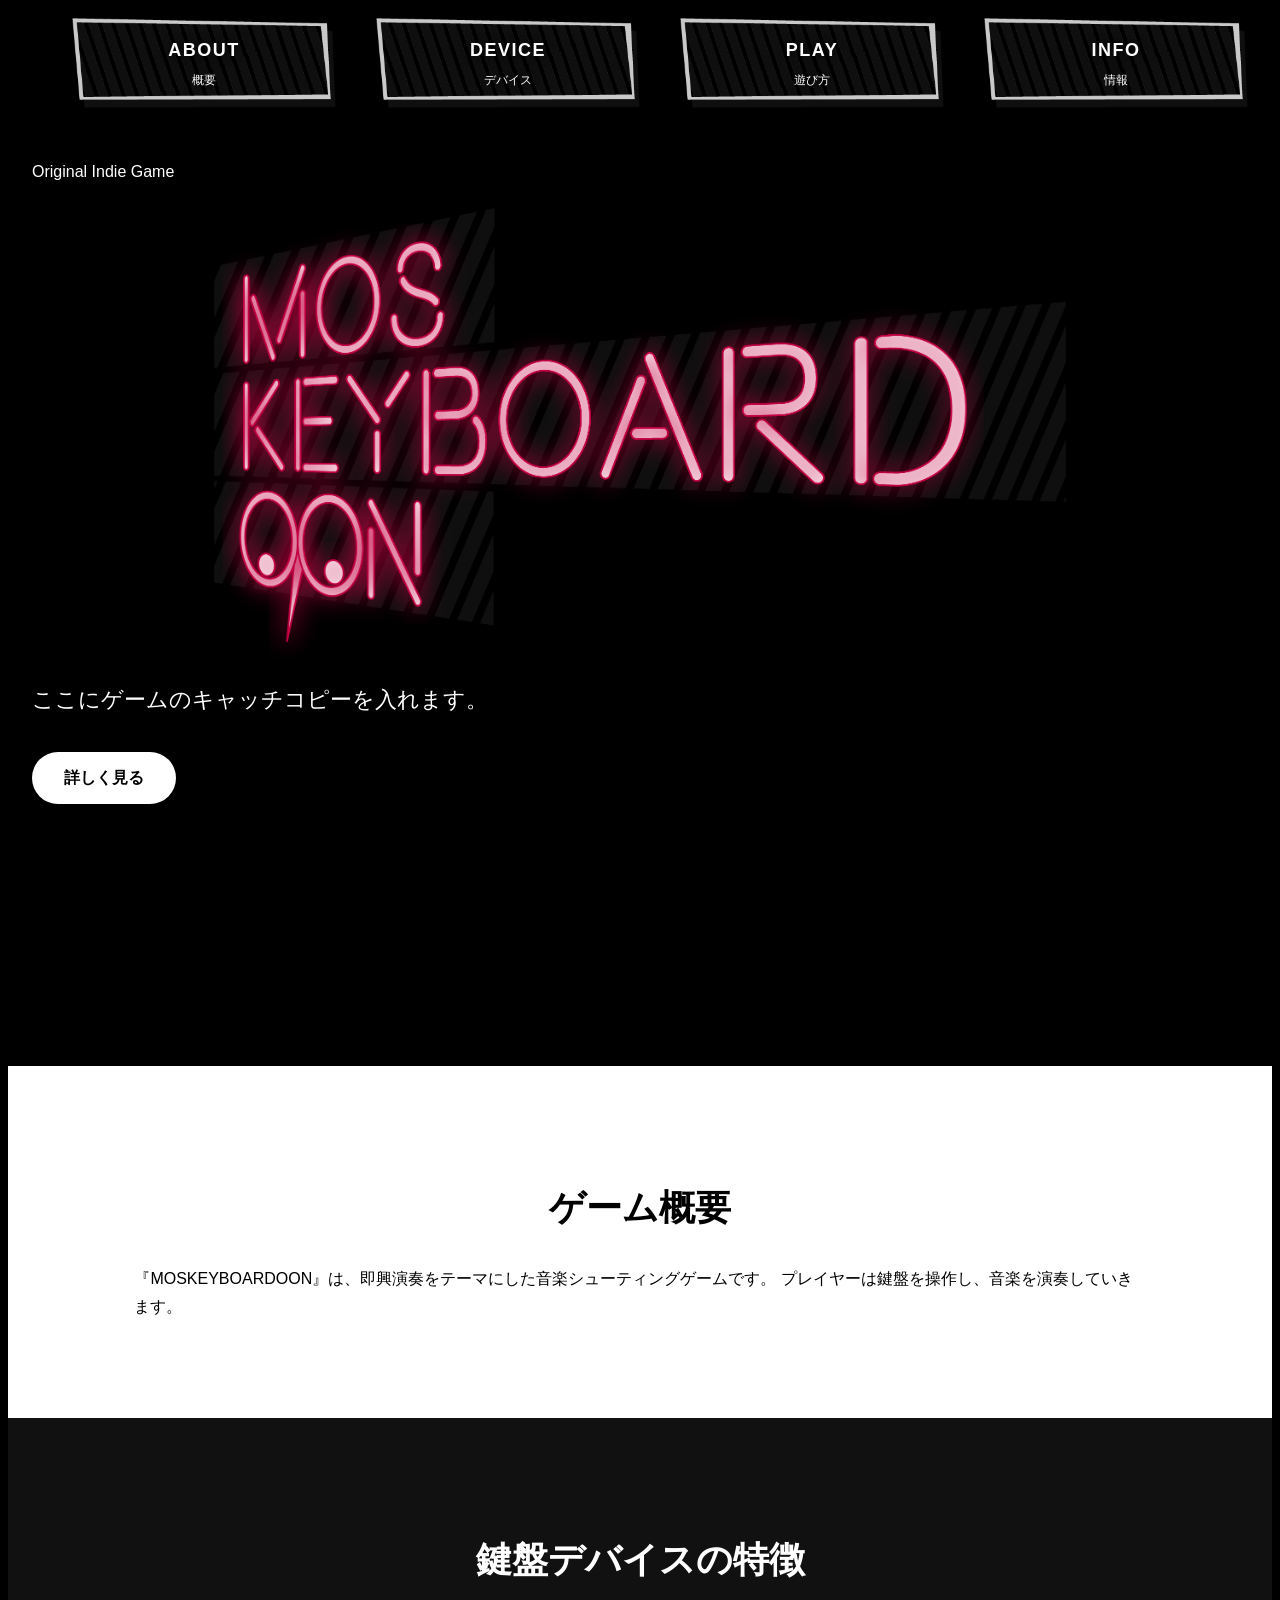
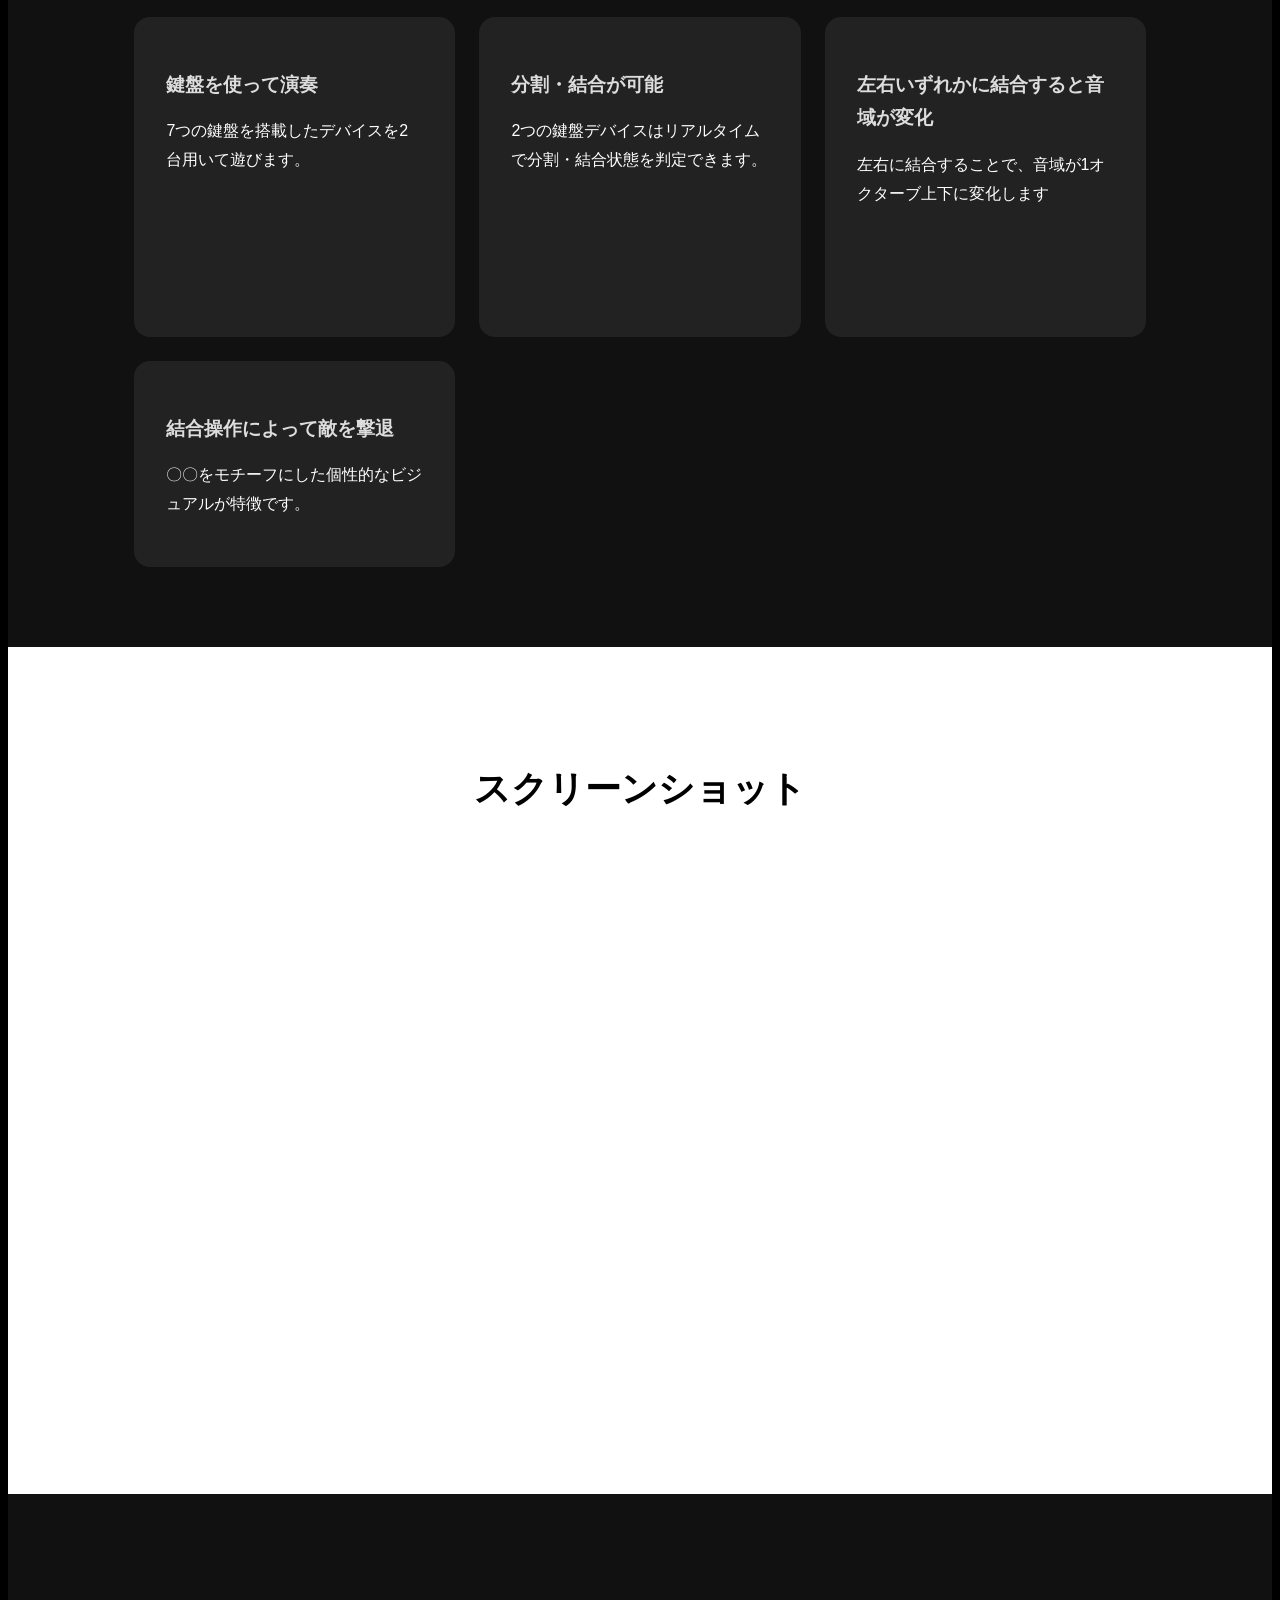
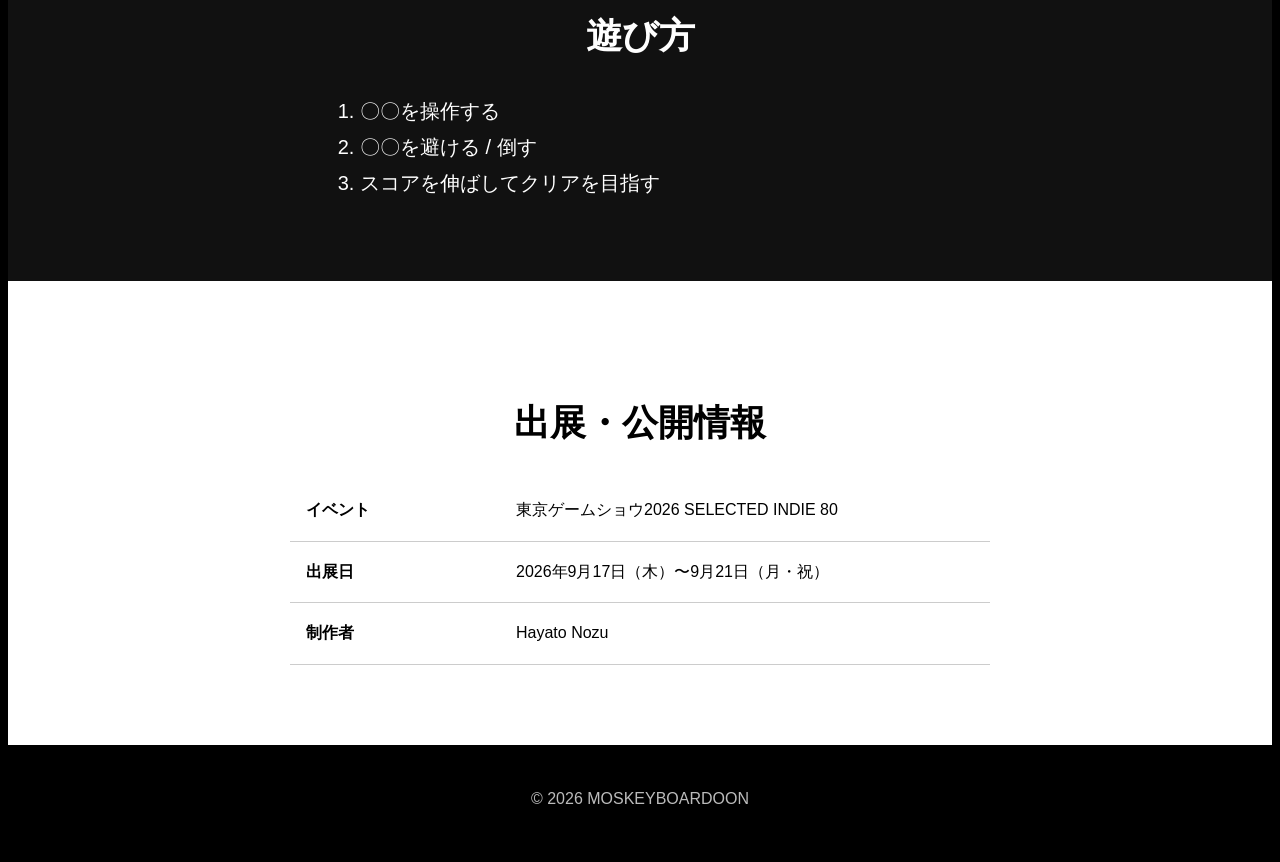
==== index.html @ 3f876a98 "renameHP" ====
<!DOCTYPE html>
<html lang="ja">
<head>
  <meta charset="UTF-8" />
  <meta name="viewport" content="width=device-width, initial-scale=1.0" />
  <title>MOSKEYBOARDOON</title>
  <link rel="stylesheet" href="style.css" />
</head>
<body>

  <nav class="nav">
    <ul>
      <li class="nav-item">
        <a href="#about">
          <img src="images/moskeyboardoon-button.png" alt="ABOUT" />
          <div class="nav-label">
            <span class="nav-label-en">ABOUT</span>
            <span class="nav-label-ja">概要</span>
          </div>
        </a>
      </li>
      <li class="nav-item">
        <a href="#features">
          <img src="images/moskeyboardoon-button.png" alt="DEVICE" />
          <div class="nav-label">
            <span class="nav-label-en">DEVICE</span>
            <span class="nav-label-ja">デバイス</span>
          </div>
        </a>
      </li>
      <li class="nav-item">
        <a href="#play">
          <img src="images/moskeyboardoon-button.png" alt="PLAY" />
          <div class="nav-label">
            <span class="nav-label-en">PLAY</span>
            <span class="nav-label-ja">遊び方</span>
          </div>
        </a>
      </li>
      <li class="nav-item">
        <a href="#info">
          <img src="images/moskeyboardoon-button.png" alt="INFO" />
          <div class="nav-label">
            <span class="nav-label-en">INFO</span>
            <span class="nav-label-ja">情報</span>
          </div>
        </a>
      </li>
    </ul>
  </nav>

  <header class="hero">
    <video class="hero-video" autoplay muted loop playsinline>
      <source src="videos/game-video.mp4" type="video/mp4">
    </video>

    <div class="hero-content">
      <p class="label">Original Indie Game</p>
      <h1>
        <img src="images/moskeyboardoon.png" alt="MOSKEYBOARDOON ロゴ" />
      </h1>
      <p class="catchcopy">
        ここにゲームのキャッチコピーを入れます。
      </p>
      <a href="#about" class="button">詳しく見る</a>
    </div>
  </header>

  <main>
    <section id="about" class="section">
      <h2>ゲーム概要</h2>
      <p>
        『MOSKEYBOARDOON』は、即興演奏をテーマにした音楽シューティングゲームです。
        プレイヤーは鍵盤を操作し、音楽を演奏していきます。
      </p>
    </section>

    <section id="features" class="section dark">
      <h2>鍵盤デバイスの特徴</h2>

      <div class="cards">
        <div class="card card-video">
          <video class="card-bg-video" autoplay muted loop playsinline>
            <source src="videos/key-video.avi" type="video/avi" />
          </video>
          <div class="card-content">
            <h3>鍵盤を使って演奏</h3>
            <p>7つの鍵盤を搭載したデバイスを2台用いて遊びます。</p>
          </div>
        </div>

        <div class="card">
          <h3>分割・結合が可能</h3>
          <p>2つの鍵盤デバイスはリアルタイムで分割・結合状態を判定できます。</p>
        </div>

        <div class="card">
          <h3>左右いずれかに結合すると音域が変化</h3>
          <p>左右に結合することで、音域が1オクターブ上下に変化します</p>
        </div>

        <div class="card">
          <h3>結合操作によって敵を撃退</h3>
          <p>〇〇をモチーフにした個性的なビジュアルが特徴です。</p>
        </div>
      </div>
    </section>

    <section class="section">
      <h2>スクリーンショット</h2>
      <div class="youtube-container">
        <iframe width="100%" height="515" src="https://www.youtube.com/embed/pviGRzQ9h0I" title="YouTube video player" frameborder="0" allow="accelerometer; autoplay; clipboard-write; encrypted-media; gyroscope; picture-in-picture; web-share" referrerpolicy="strict-origin-when-cross-origin" allowfullscreen></iframe>
      </div>
    </section>

    <section id="play" class="section dark">
      <h2>遊び方</h2>
      <ol class="steps">
        <li>〇〇を操作する</li>
        <li>〇〇を避ける / 倒す</li>
        <li>スコアを伸ばしてクリアを目指す</li>
      </ol>
    </section>

    <section id="info" class="section">
      <h2>出展・公開情報</h2>
      <table>
        <tr>
          <th>イベント</th>
          <td>東京ゲームショウ2026 SELECTED INDIE 80</td>
        </tr>
        <tr>
          <th>出展日</th>
          <td>2026年9月17日（木）〜9月21日（月・祝）</td>
        </tr>
        <tr>
          <th>制作者</th>
          <td>Hayato Nozu</td>
        </tr>
      </table>
    </section>
  </main>

    <footer>
    <p>&copy; 2026 MOSKEYBOARDOON</p>
  </footer>

</body>
</html>
---- style.css ----
style.css

* {
  margin: 0;
  padding: 0;
  box-sizing: border-box;
}

html {
  scroll-behavior: smooth;
}

body {
  font-family: "Yu Gothic", "Hiragino Kaku Gothic ProN", sans-serif;
  line-height: 1.8;
  color: #ffffff;
  background: #000000;
}

a {
  color: inherit;
  text-decoration: none;
}

.hero {
  min-height: 100vh;
  background:
    linear-gradient(rgba(0, 0, 0, 0.55), rgba(0, 0, 0, 0.75)),
    url("main-visual.jpg");
  background-size: cover;
  background-position: center;
  padding: 24px;
  position: relative;
  overflow: hidden;
}

.hero-video {
  position: absolute;
  top: 0;
  left: 0;
  width: 100%;
  height: 100%;
  object-fit: cover;
  z-index: -1;
  opacity: 0.7;
}

.nav {
  display: flex;
  justify-content: center;
  align-items: center;
  background: #000000;
  padding: 10px 24px;
  height: 90px;
}

.logo {
  font-weight: bold;
  letter-spacing: 2px;
}

header.hero {
  padding-top: 24px;
}

/* 中央ロゴを2倍に（以前の25%から50%へ）し中央寄せ */
.logo img,
.hero-content h1 img {
  width: 70%;
  max-width: 1400px;
  height: auto;
  display: block;
  margin: 0 auto;
}

.nav ul {
  display: flex;
  gap: 96px;
  list-style: none;
  align-items: flex-start;
  justify-content: center;
  flex-wrap: wrap;
}

.nav-item {
  display: flex;
  flex-direction: column;
  align-items: center;
  margin: 0 24px;
}

.nav-item a {
  position: relative;
  display: inline-flex;
  align-items: center;
  justify-content: center;
  color: inherit;
  text-decoration: none;
  width: 160px;
  height: 90px;
}

  .nav-label {
    position: absolute;
    inset: 0;
    display: flex;
    flex-direction: column;
    align-items: center;
    justify-content: center;
    pointer-events: none;
    text-align: center;
  }

  .nav-label-en {
    font-size: 18px;
    font-weight: bold;
    letter-spacing: 1.5px;
    color: #ffffff;
    text-transform: uppercase;
    text-shadow: 0 0 10px rgba(0, 0, 0, 0.8);
  }

  .nav-label-ja {
    font-size: 12px;
    color: #ffffff;
    margin-top: 4px;
    text-shadow: 0 0 8px rgba(0, 0, 0, 0.7);
  }

  .nav-item a:hover .nav-label-en,
  .nav-item a:hover .nav-label-ja {
    color: #cccccc;
  }

  .nav-item img {
    display: block;
    width: auto;
    max-height: 90px;
}

.catchcopy {
  font-size: 22px;
  margin-bottom: 32px;
}

.button {
  display: inline-block;
  padding: 12px 32px;
  background: #ffffff;
  color: #000000;
  border-radius: 999px;
  font-weight: bold;
}

.button:hover {
  opacity: 0.8;
}

.section {
  padding: 80px 10%;
  background: #ffffff;
  color: #000000;
}

.section.dark {
  background: #111111;
  color: #ffffff;
}

.section h2 {
  font-size: 36px;
  margin-bottom: 24px;
  text-align: center;
}

.cards {
  display: grid;
  grid-template-columns: repeat(3, 1fr);
  gap: 24px;
}

.card {
  position: relative;
  padding: 32px;
  background: #222222;
  border-radius: 16px;
  overflow: hidden;
}

.card-video {
  min-height: 320px;
  padding: 0;
}

.card-bg-video {
  position: absolute;
  inset: 0;
  width: 100%;
  height: 100%;
  object-fit: cover;
  opacity: 0.45;
}

.card-content {
  position: relative;
  z-index: 1;
  padding: 32px;
}

.card h3 {
  color: #dddddd;
  margin-bottom: 12px;
}

.image-box {
  height: 320px;
  border: 3px dashed #999999;
  border-radius: 16px;
  display: grid;
  place-items: center;
  color: #999999;
  font-weight: bold;
}

.youtube-container {
  position: relative;
  width: 100%;
  max-width: 900px;
  margin: 0 auto;
  padding-bottom: 56.25%;
  height: 0;
  overflow: hidden;
  border-radius: 16px;
}

.youtube-container iframe {
  position: absolute;
  top: 0;
  left: 0;
  width: 100%;
  height: 100%;
  border-radius: 16px;
}


.steps {
  max-width: 600px;
  margin: 0 auto;
  font-size: 20px;
}

table {
  width: 100%;
  max-width: 700px;
  margin: 0 auto;
  border-collapse: collapse;
}

th,
td {
  border-bottom: 1px solid #cccccc;
  padding: 16px;
  text-align: left;
}

th {
  width: 30%;
}

footer {
  text-align: center;
  padding: 24px;
  background: #000000;
  color: #bbbbbb;
}

@media (max-width: 768px) {
  .nav {
    height: auto;
    padding: 8px 12px;
  }

  .nav ul {
    gap: 12px;
    flex-wrap: wrap;
    justify-content: center;
  }

  .nav-item a {
    width: 120px;
    height: 60px;
  }

  .nav-item img {
    max-height: 60px;
  }

  h1 {
    font-size: 40px;
  }

  .cards {
    grid-template-columns: 1fr;
  }

  .hero-content {
    margin-top: 120px;
  }

  .logo img,
  .hero-content h1 img {
    width: 90%;
  }
}
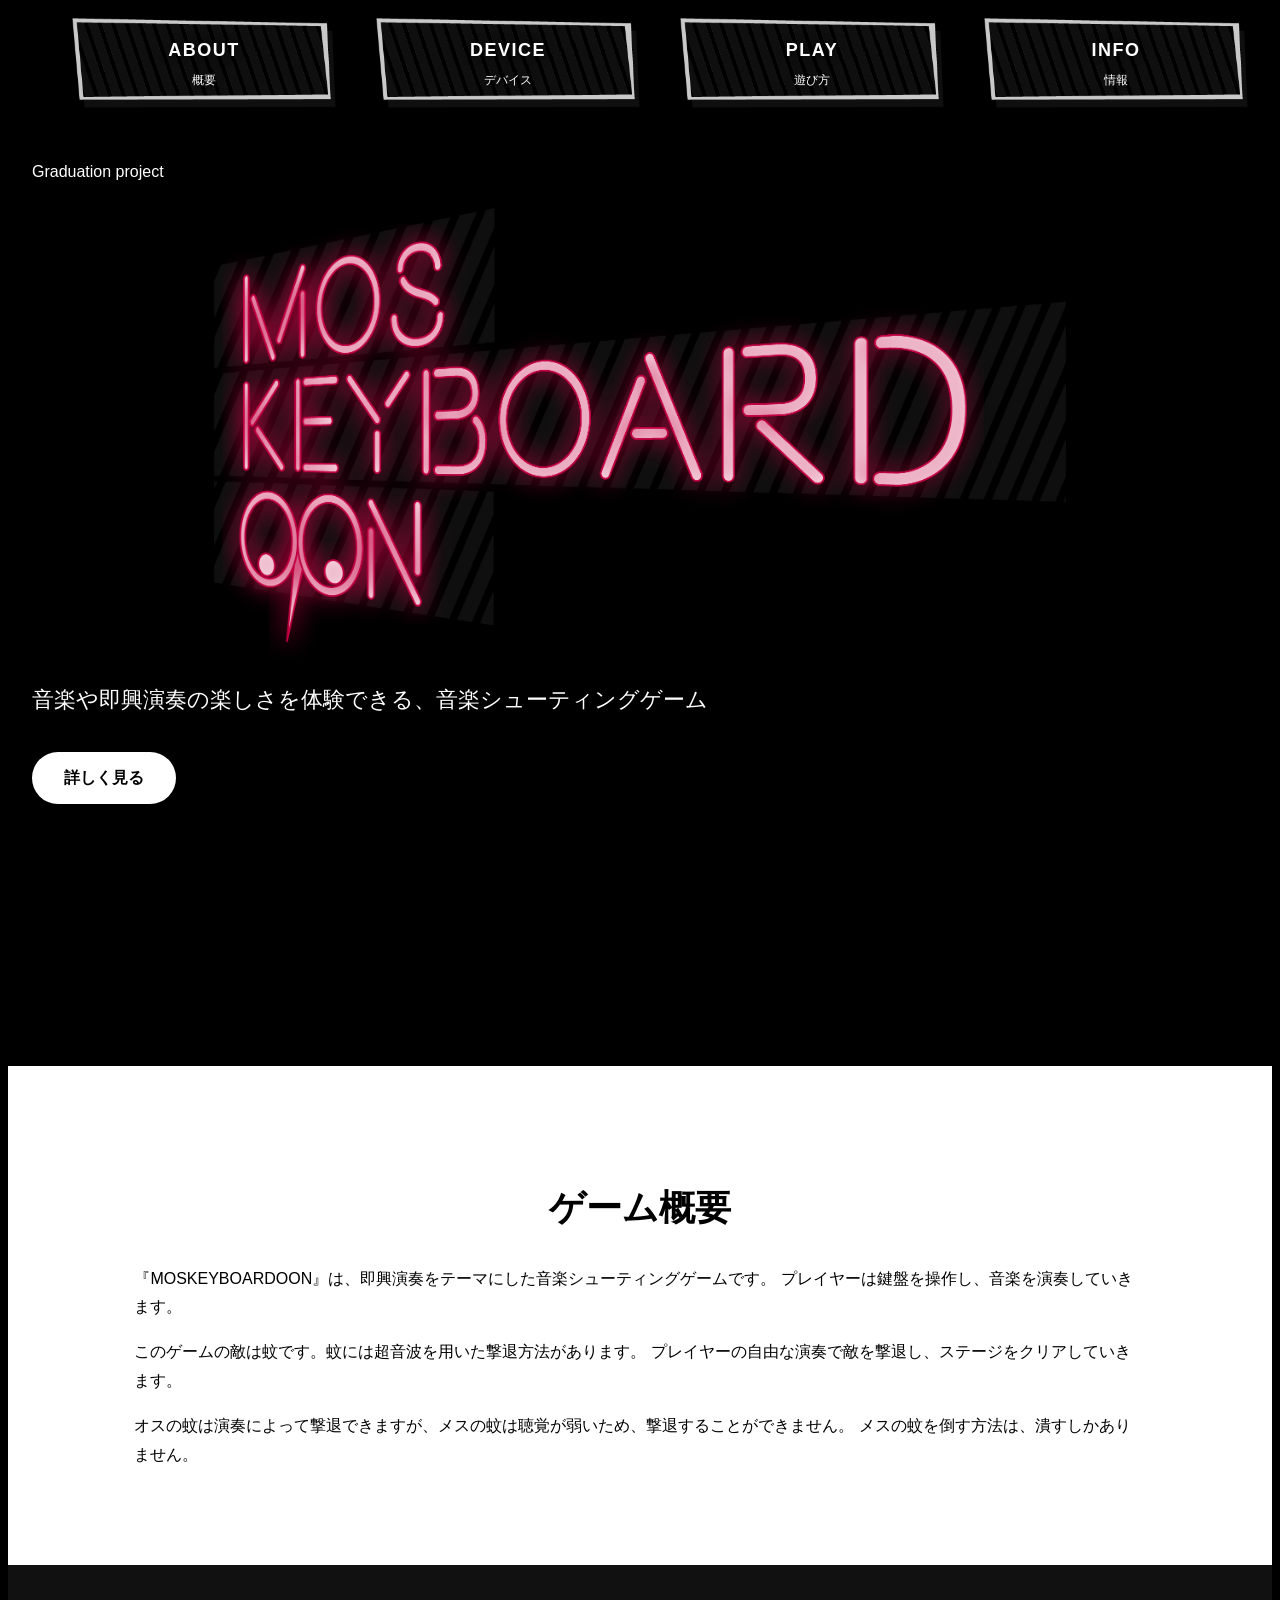
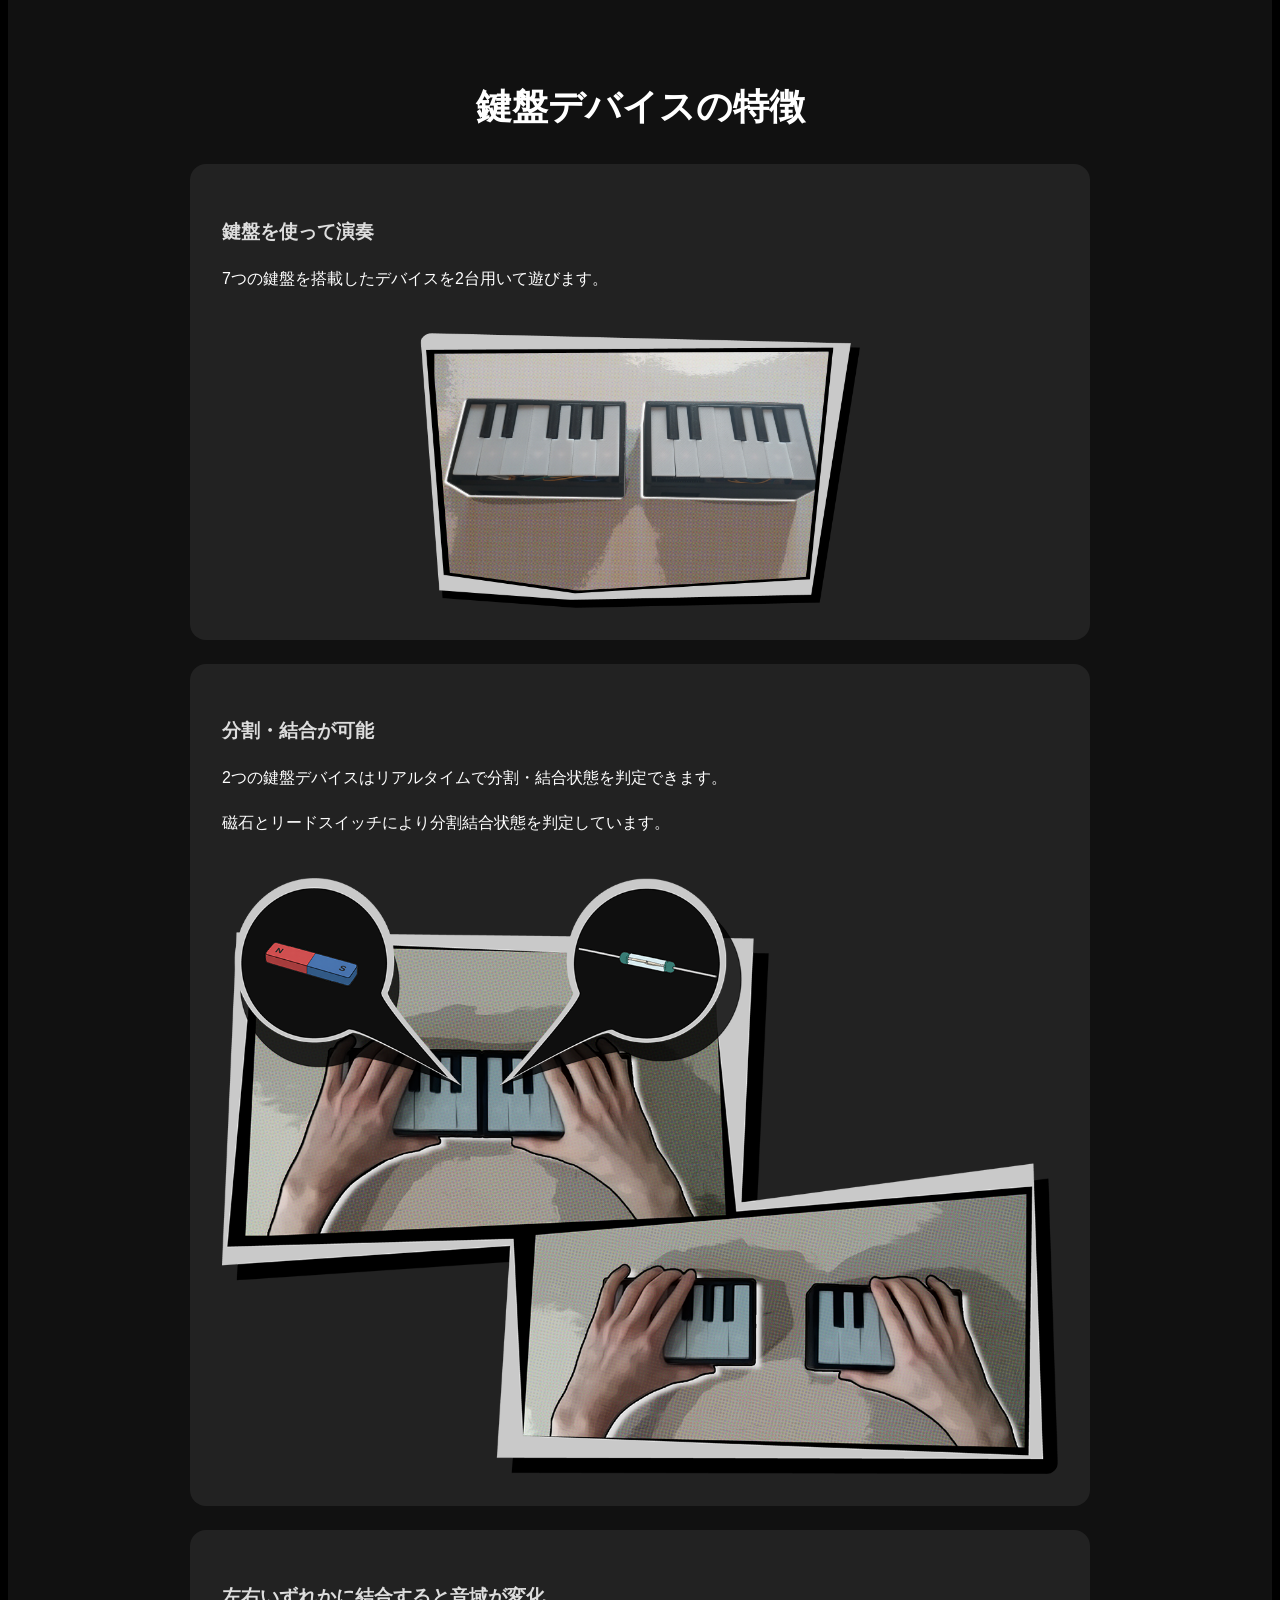
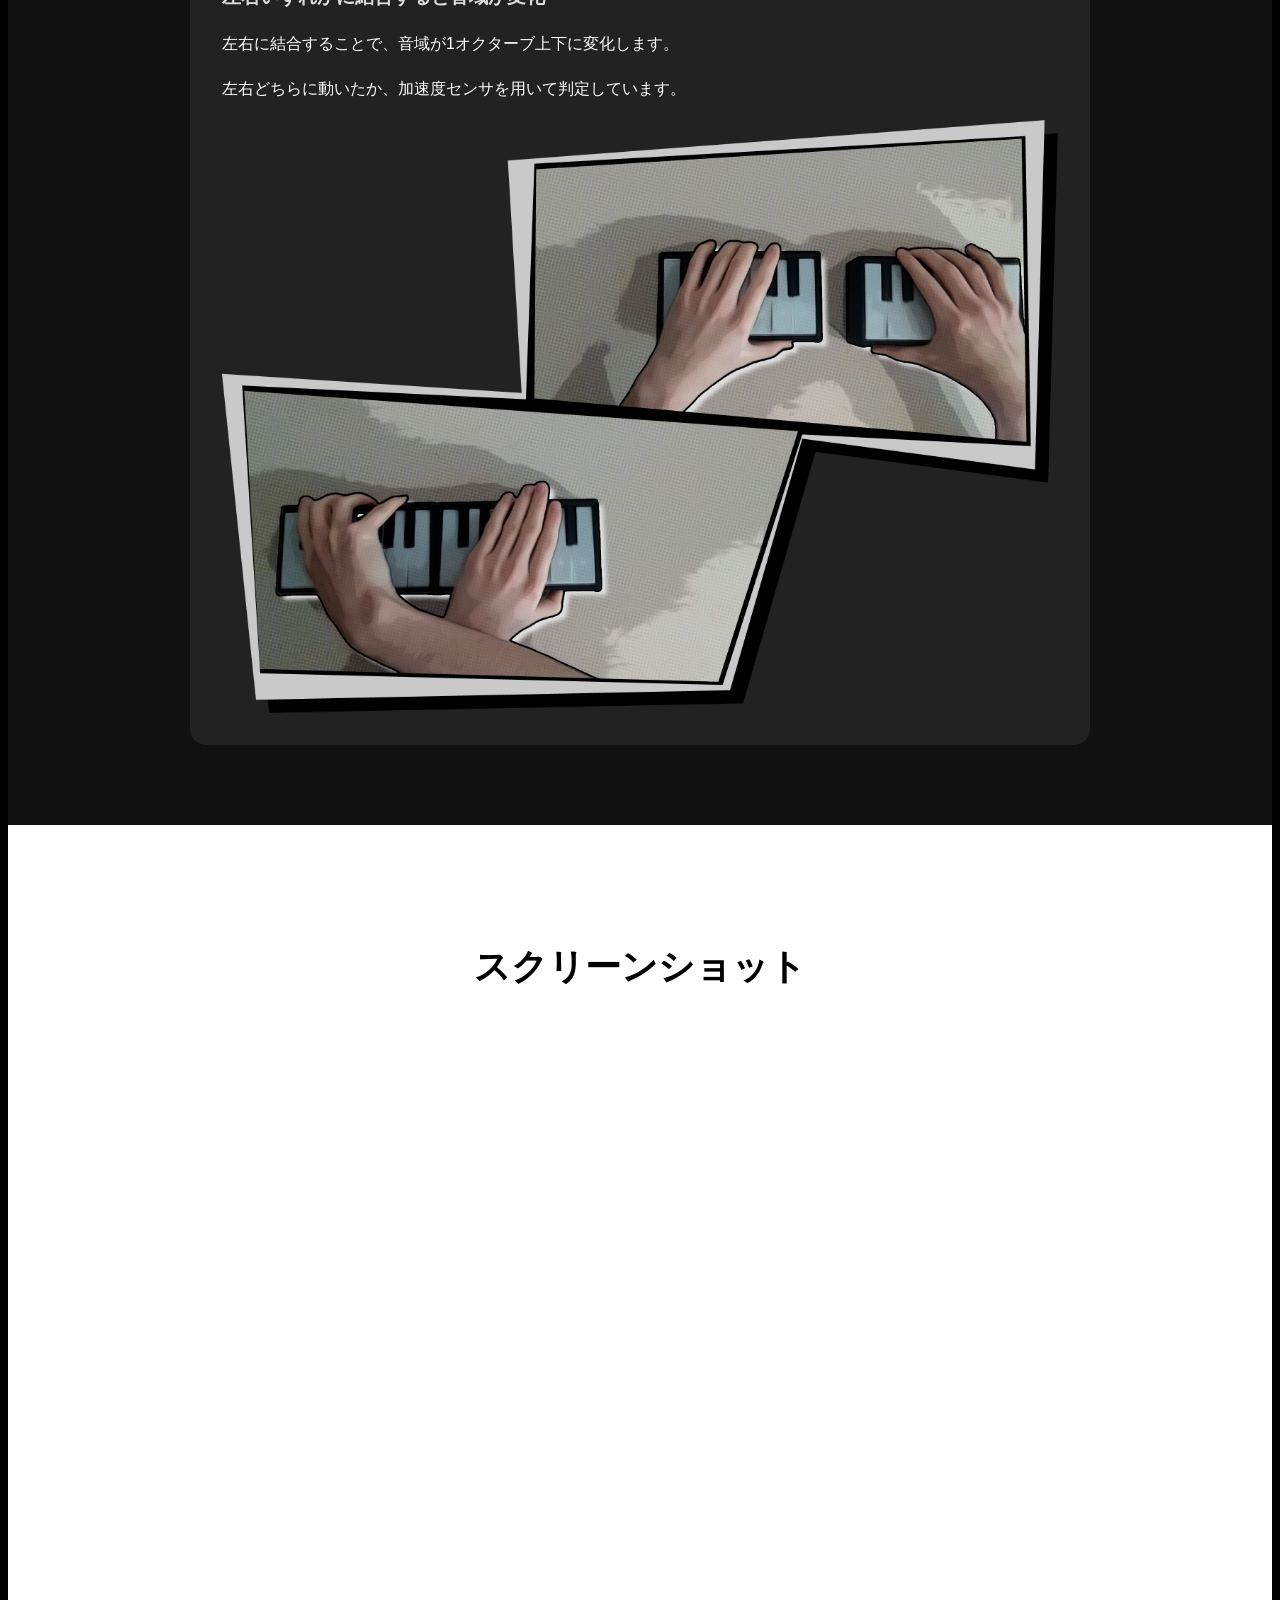
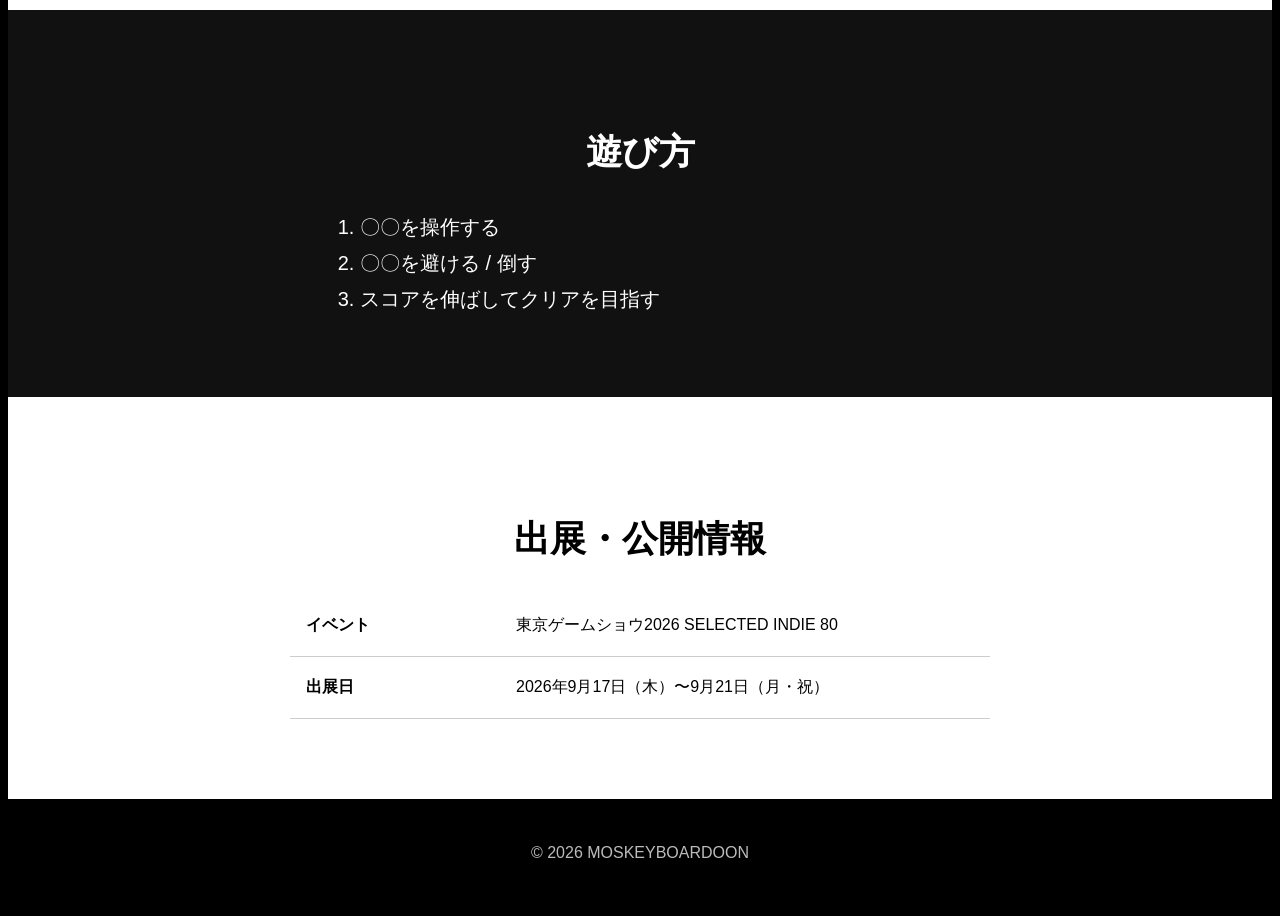
==== commit 2c3dbe54: "Pre-commit" ====
--- a/index.html
+++ b/index.html
@@ -55,12 +55,12 @@
     </video>
 
     <div class="hero-content">
-      <p class="label">Original Indie Game</p>
+      <p class="label">Graduation project</p>
       <h1>
         <img src="images/moskeyboardoon.png" alt="MOSKEYBOARDOON ロゴ" />
       </h1>
       <p class="catchcopy">
-        ここにゲームのキャッチコピーを入れます。
+        音楽や即興演奏の楽しさを体験できる、音楽シューティングゲーム
       </p>
       <a href="#about" class="button">詳しく見る</a>
     </div>
@@ -73,35 +73,50 @@
         『MOSKEYBOARDOON』は、即興演奏をテーマにした音楽シューティングゲームです。
         プレイヤーは鍵盤を操作し、音楽を演奏していきます。
       </p>
+      <p>
+        このゲームの敵は蚊です。蚊には超音波を用いた撃退方法があります。
+        プレイヤーの自由な演奏で敵を撃退し、ステージをクリアしていきます。
+      </p>
+      <p>
+        オスの蚊は演奏によって撃退できますが、メスの蚊は聴覚が弱いため、撃退することができません。
+        メスの蚊を倒す方法は、潰すしかありません。
+      </p>
+
     </section>
 
     <section id="features" class="section dark">
       <h2>鍵盤デバイスの特徴</h2>
 
       <div class="cards">
-        <div class="card card-video">
+        <div class="card card-video reveal-card">
           <video class="card-bg-video" autoplay muted loop playsinline>
             <source src="videos/key-video.avi" type="video/avi" />
           </video>
-          <div class="card-content">
-            <h3>鍵盤を使って演奏</h3>
-            <p>7つの鍵盤を搭載したデバイスを2台用いて遊びます。</p>
+          <div class="card-content feature-card-content">
+            <div class="feature-card-text">
+              <h3>鍵盤を使って演奏</h3>
+              <p>7つの鍵盤を搭載したデバイスを2台用いて遊びます。</p>
+            </div>
+            <img class="feature-card-image" src="images/アセット 55.png" alt="鍵盤デバイスのイメージ" />
           </div>
         </div>
 
-        <div class="card">
-          <h3>分割・結合が可能</h3>
-          <p>2つの鍵盤デバイスはリアルタイムで分割・結合状態を判定できます。</p>
+        <div class="card reveal-card">
+          <div class="feature-card-content">
+            <div class="feature-card-text">
+              <h3>分割・結合が可能</h3>
+              <p>2つの鍵盤デバイスはリアルタイムで分割・結合状態を判定できます。</p>
+              <p>磁石とリードスイッチにより分割結合状態を判定しています。</p>
+            </div>
+            <img class="feature-card-image internal-structure" src="images/Internalstructure.png" alt="鍵盤デバイス内部構造のイメージ" />
+          </div>
         </div>
 
-        <div class="card">
+        <div class="card reveal-card">
           <h3>左右いずれかに結合すると音域が変化</h3>
-          <p>左右に結合することで、音域が1オクターブ上下に変化します</p>
-        </div>
-
-        <div class="card">
-          <h3>結合操作によって敵を撃退</h3>
-          <p>〇〇をモチーフにした個性的なビジュアルが特徴です。</p>
+          <p>左右に結合することで、音域が1オクターブ上下に変化します。</p>
+          <p>左右どちらに動いたか、加速度センサを用いて判定しています。</p>
+          <img class="feature-card-image internal-structure" src="images/Move.png" alt="鍵盤デバイス移動のイメージ" />
         </div>
       </div>
     </section>
@@ -133,10 +148,6 @@
           <th>出展日</th>
           <td>2026年9月17日（木）〜9月21日（月・祝）</td>
         </tr>
-        <tr>
-          <th>制作者</th>
-          <td>Hayato Nozu</td>
-        </tr>
       </table>
     </section>
   </main>
@@ -145,6 +156,29 @@
     <p>&copy; 2026 MOSKEYBOARDOON</p>
   </footer>
 
+  <script>
+    const revealCards = document.querySelectorAll('.reveal-card');
+
+    const observer = new IntersectionObserver((entries) => {
+      entries.forEach((entry) => {
+        if (entry.isIntersecting) {
+          const card = entry.target;
+          const delay = Number(card.dataset.delay || 0);
+          card.style.transitionDelay = `${delay}s`;
+          card.classList.add('is-visible');
+          observer.unobserve(card);
+        }
+      });
+    }, {
+      threshold: 0.2
+    });
+
+    revealCards.forEach((card, index) => {
+      card.dataset.delay = (index * 0.2).toString();
+      observer.observe(card);
+    });
+  </script>
+
 </body>
 </html>
 
--- a/style.css
+++ b/style.css
@@ -98,6 +98,17 @@
   text-decoration: none;
   width: 160px;
   height: 90px;
+  transition: transform 0.25s ease, box-shadow 0.25s ease;
+}
+
+.nav-item a:hover {
+  transform: translateY(-6px) scale(1.04);
+  box-shadow: 0 18px 32px rgba(0, 0, 0, 0.24);
+}
+
+.nav-item a:hover .nav-label-en,
+.nav-item a:hover .nav-label-ja {
+  color: #f6f6f6;
 }
 
   .nav-label {
@@ -175,8 +186,10 @@
 
 .cards {
   display: grid;
-  grid-template-columns: repeat(3, 1fr);
+  grid-template-columns: 1fr;
   gap: 24px;
+  max-width: 900px;
+  margin: 0 auto;
 }
 
 .card {
@@ -184,7 +197,15 @@
   padding: 32px;
   background: #222222;
   border-radius: 16px;
-  overflow: hidden;
+  overflow: visible;
+  opacity: 0;
+  transform: translateY(30px);
+  transition: opacity 0.6s ease, transform 0.6s ease;
+}
+
+.card.is-visible {
+  opacity: 1;
+  transform: translateY(0);
 }
 
 .card-video {
@@ -205,6 +226,37 @@
   position: relative;
   z-index: 1;
   padding: 32px;
+}
+
+.feature-card-content {
+  display: flex;
+  flex-direction: column;
+  align-items: flex-start;
+  justify-content: flex-start;
+  gap: 24px;
+  min-height: 320px;
+}
+
+.feature-card-text {
+  width: 100%;
+}
+
+.feature-card-image {
+  width: 100%;
+  max-width: 440px;
+  height: auto;
+  object-fit: contain;
+  border-radius: 12px;
+  flex-shrink: 0;
+  display: block;
+  margin: 0 auto;
+}
+
+.feature-card-image.internal-structure {
+  width: 100%;
+  max-width: 880px;
+  margin-left: 0;
+  display: block;
 }
 
 .card h3 {
@@ -224,11 +276,9 @@
 
 .youtube-container {
   position: relative;
-  width: 100%;
-  max-width: 900px;
-  margin: 0 auto;
-  padding-bottom: 56.25%;
-  height: 0;
+  width: 900px;
+  height: 506px;
+  margin: 0 auto;
   overflow: hidden;
   border-radius: 16px;
 }
@@ -237,8 +287,8 @@
   position: absolute;
   top: 0;
   left: 0;
-  width: 100%;
-  height: 100%;
+  width: 900px;
+  height: 506px;
   border-radius: 16px;
 }
 
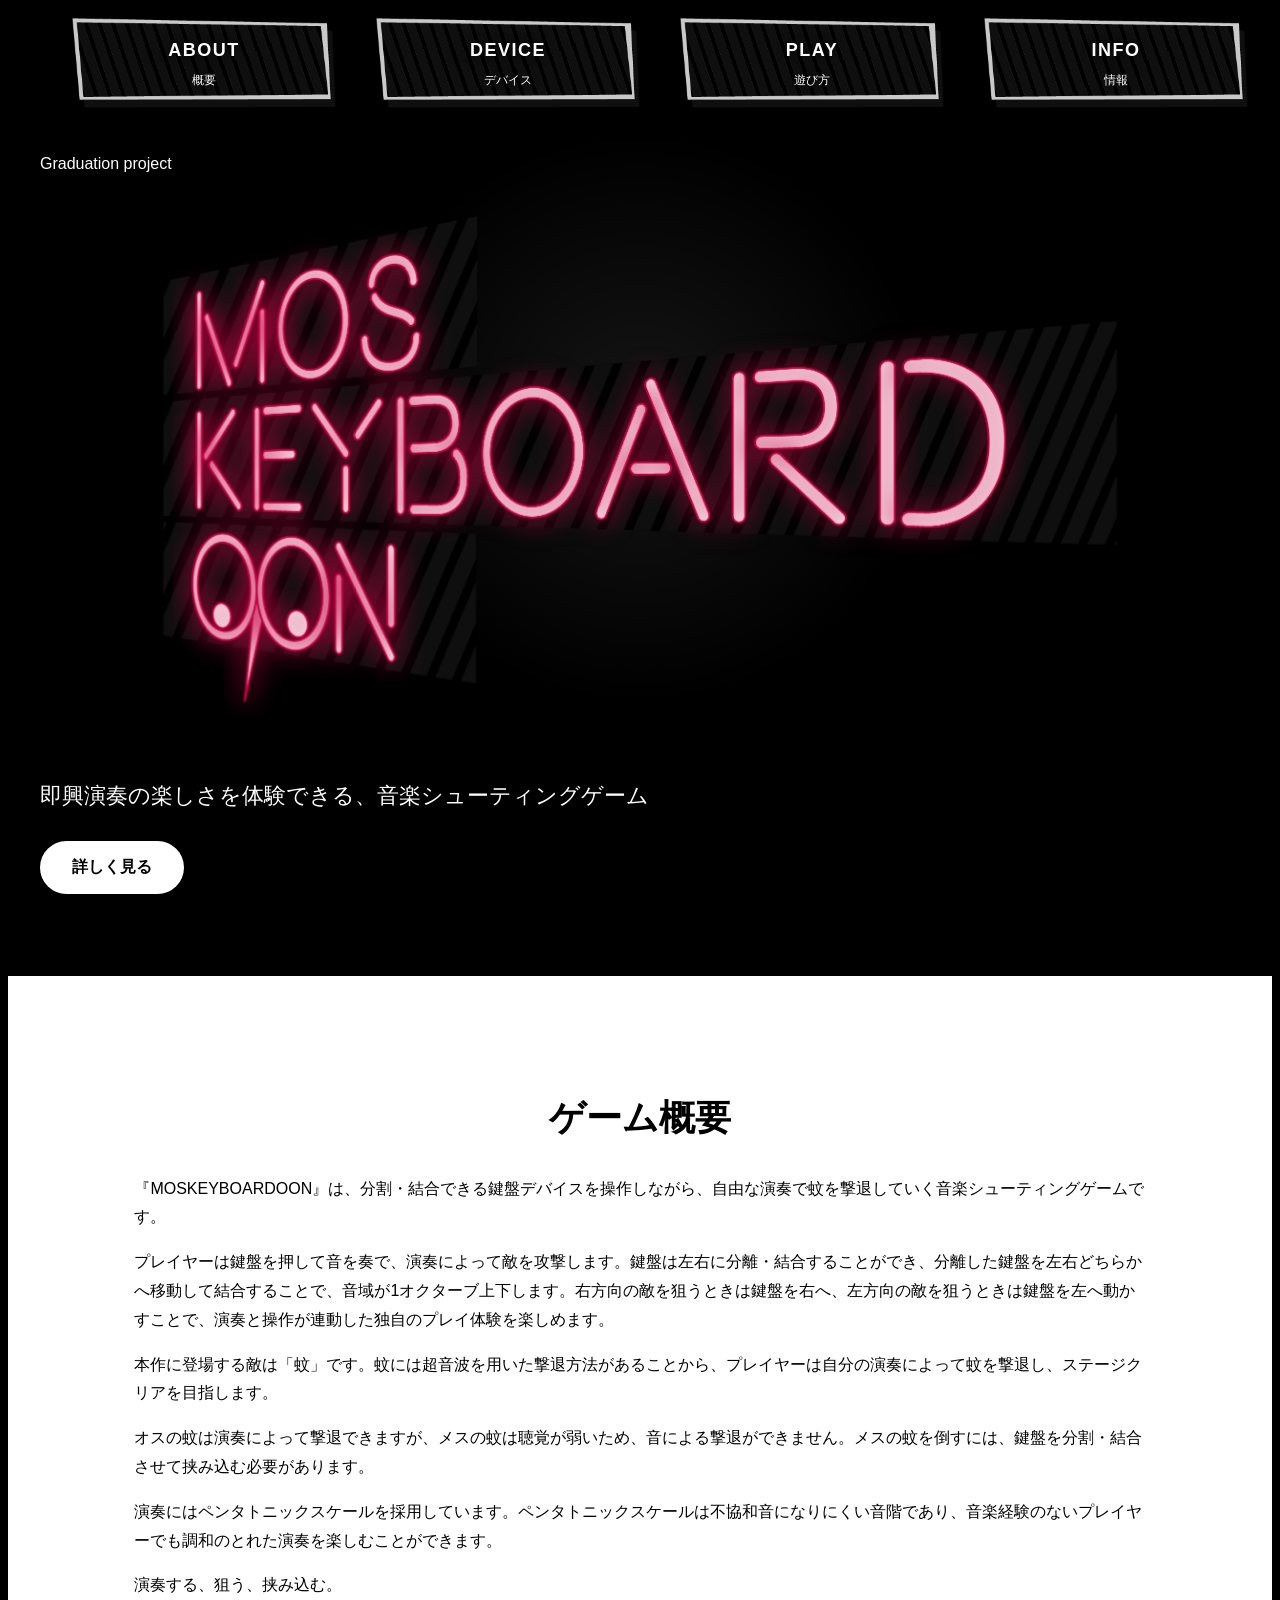
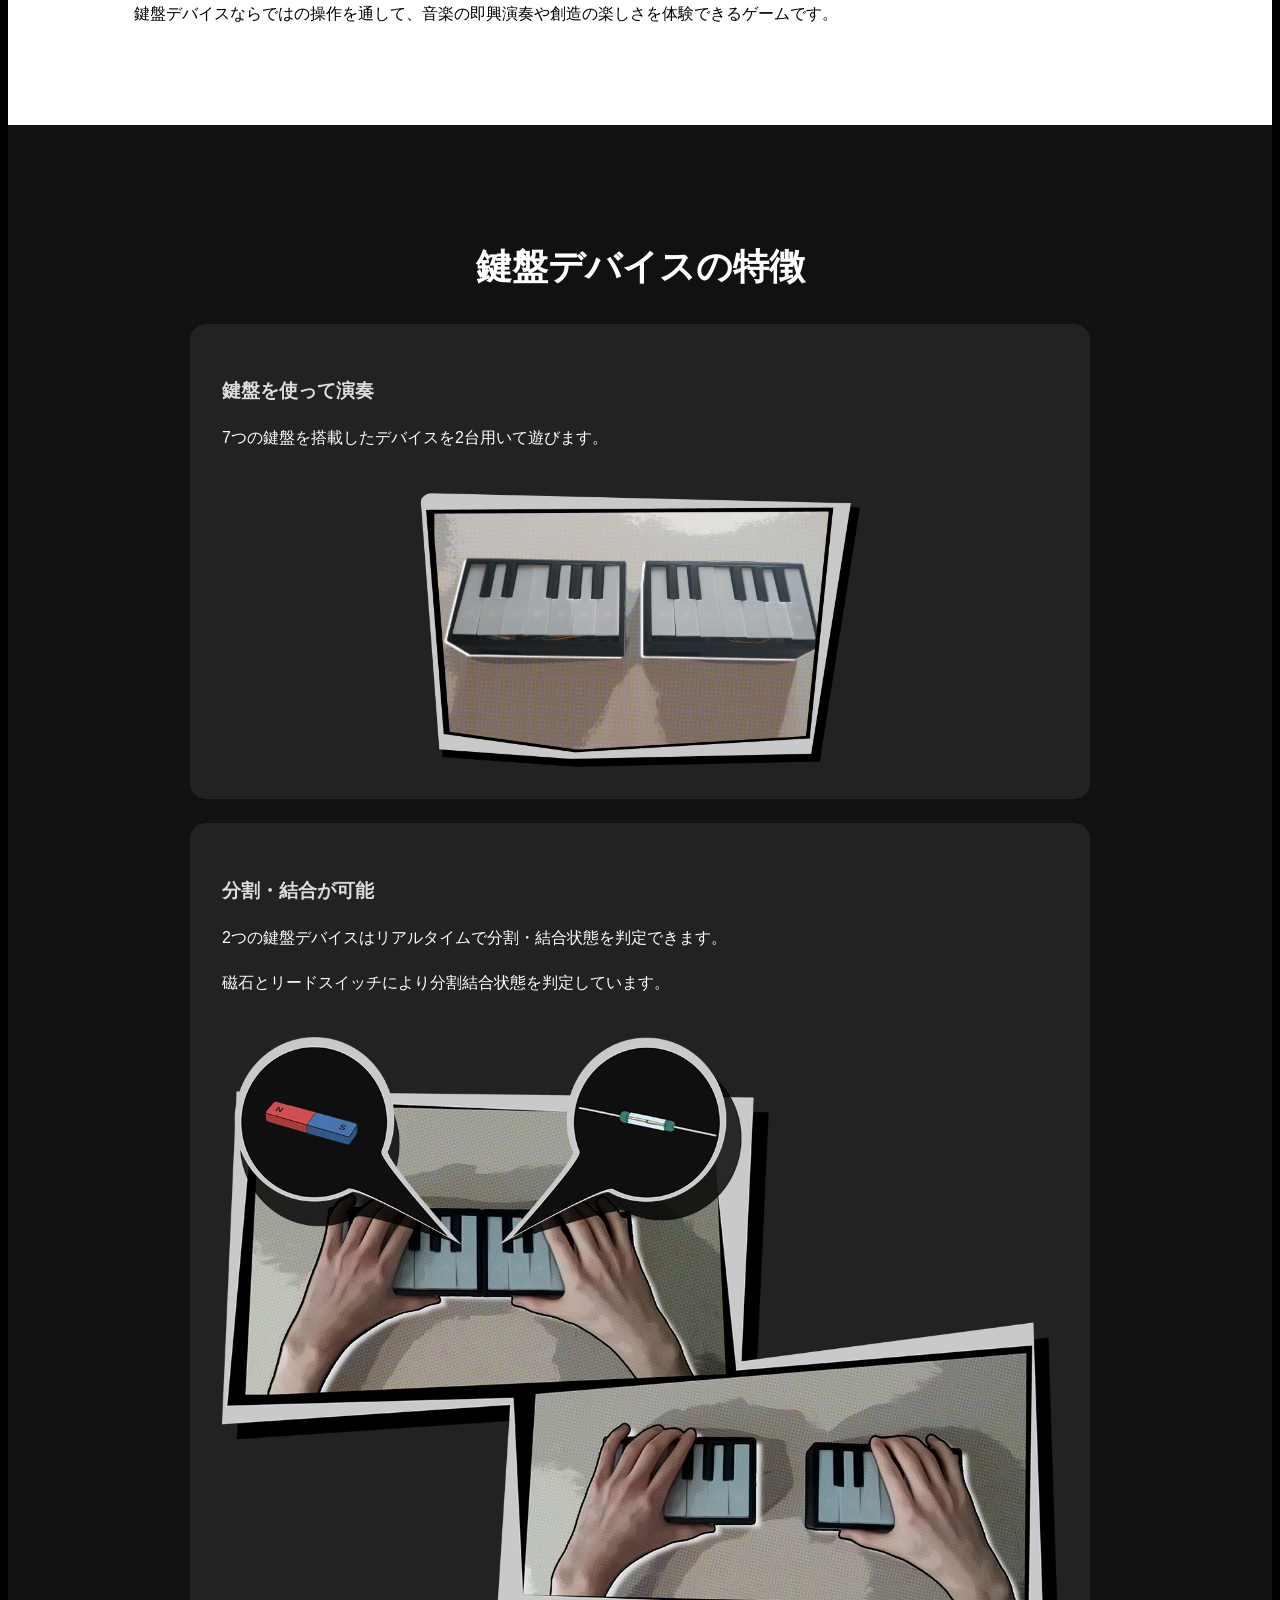
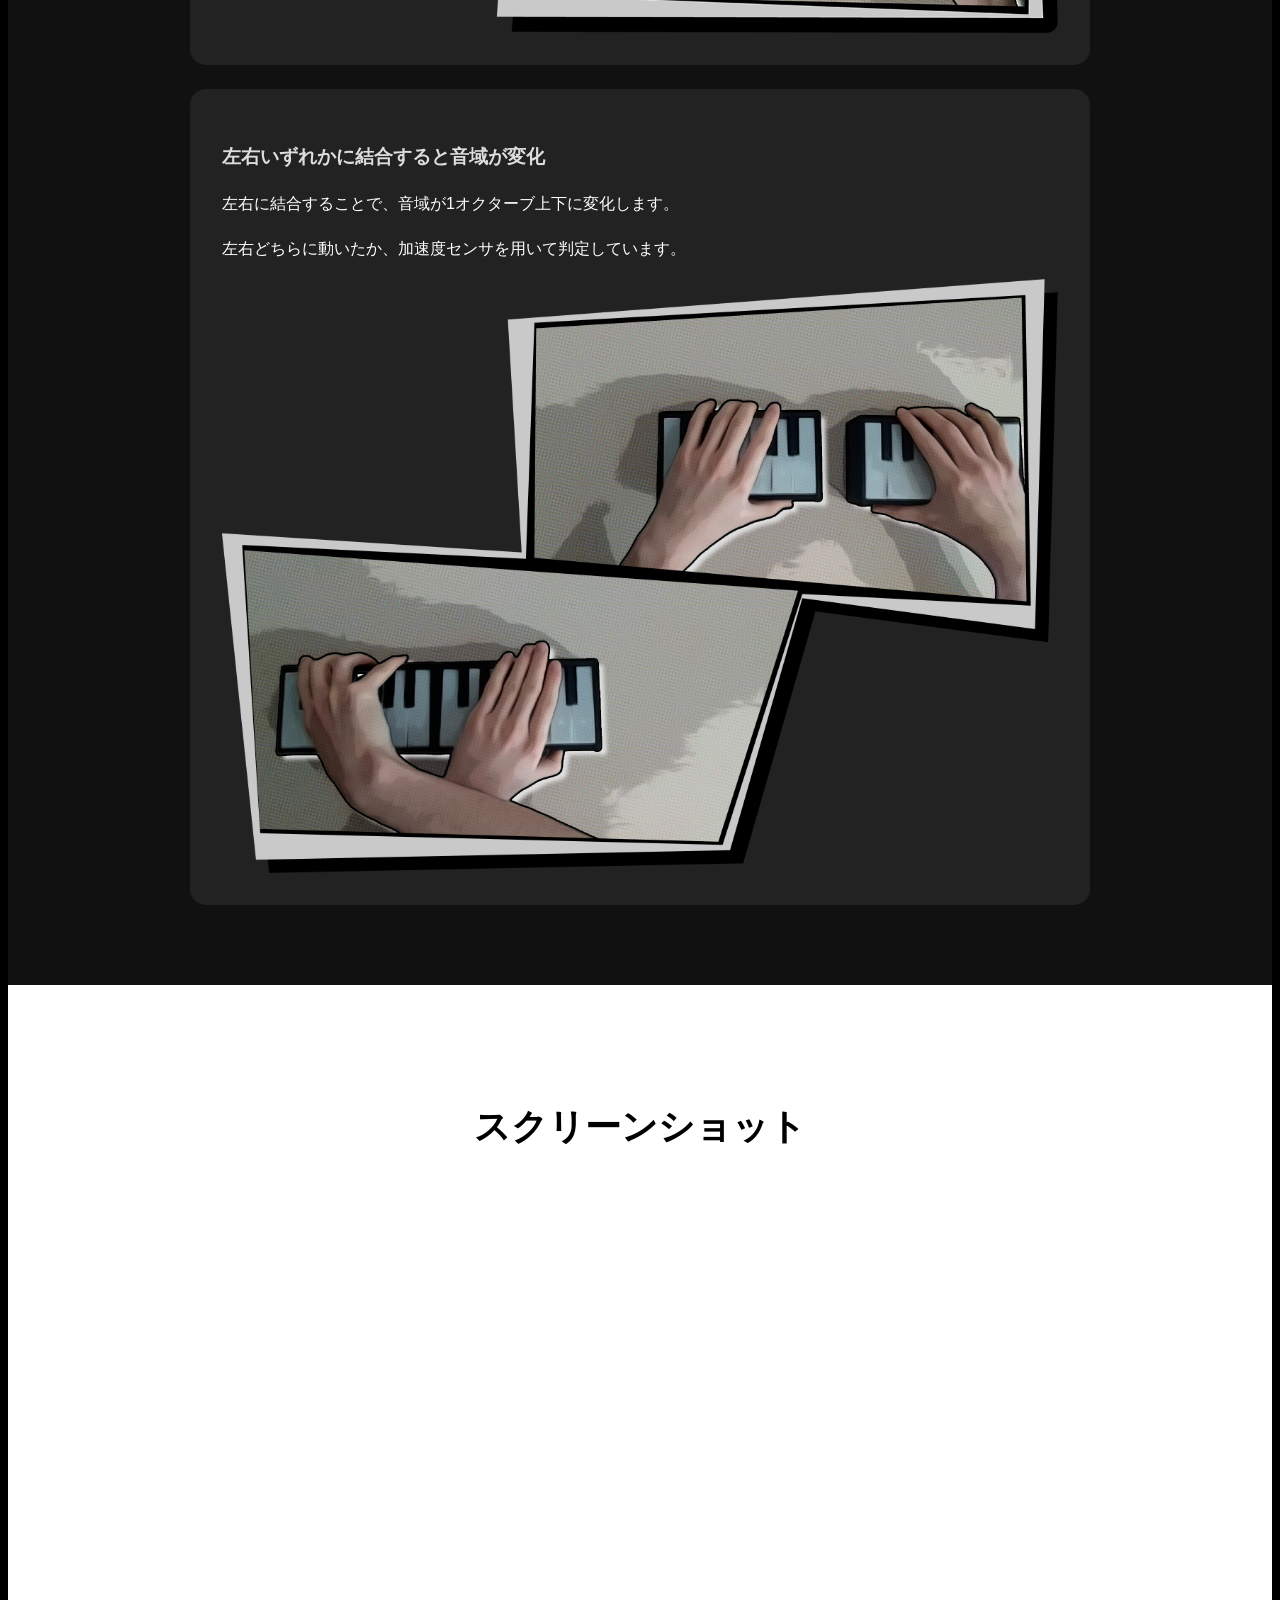
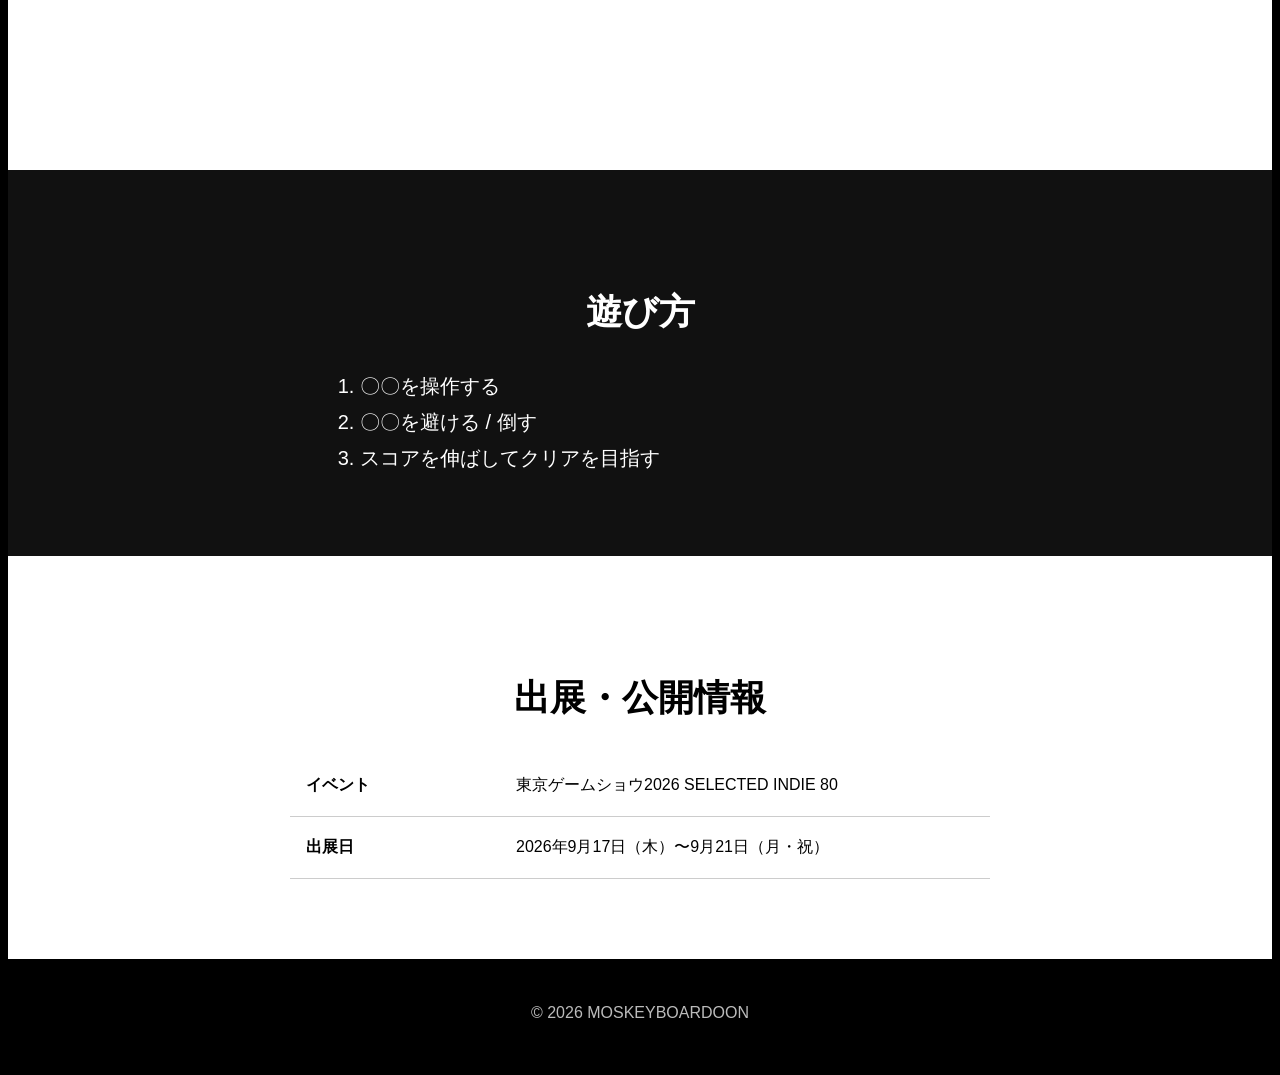
==== commit 034799ad: "changeName" ====
--- a/index.html
+++ b/index.html
@@ -1,184 +1,220 @@
-<!DOCTYPE html>
-<html lang="ja">
-<head>
-  <meta charset="UTF-8" />
-  <meta name="viewport" content="width=device-width, initial-scale=1.0" />
-  <title>MOSKEYBOARDOON</title>
-  <link rel="stylesheet" href="style.css" />
-</head>
-<body>
-
-  <nav class="nav">
-    <ul>
-      <li class="nav-item">
-        <a href="#about">
-          <img src="images/moskeyboardoon-button.png" alt="ABOUT" />
-          <div class="nav-label">
-            <span class="nav-label-en">ABOUT</span>
-            <span class="nav-label-ja">概要</span>
-          </div>
-        </a>
-      </li>
-      <li class="nav-item">
-        <a href="#features">
-          <img src="images/moskeyboardoon-button.png" alt="DEVICE" />
-          <div class="nav-label">
-            <span class="nav-label-en">DEVICE</span>
-            <span class="nav-label-ja">デバイス</span>
-          </div>
-        </a>
-      </li>
-      <li class="nav-item">
-        <a href="#play">
-          <img src="images/moskeyboardoon-button.png" alt="PLAY" />
-          <div class="nav-label">
-            <span class="nav-label-en">PLAY</span>
-            <span class="nav-label-ja">遊び方</span>
-          </div>
-        </a>
-      </li>
-      <li class="nav-item">
-        <a href="#info">
-          <img src="images/moskeyboardoon-button.png" alt="INFO" />
-          <div class="nav-label">
-            <span class="nav-label-en">INFO</span>
-            <span class="nav-label-ja">情報</span>
-          </div>
-        </a>
-      </li>
-    </ul>
-  </nav>
-
-  <header class="hero">
-    <video class="hero-video" autoplay muted loop playsinline>
-      <source src="videos/game-video.mp4" type="video/mp4">
-    </video>
-
-    <div class="hero-content">
-      <p class="label">Graduation project</p>
-      <h1>
-        <img src="images/moskeyboardoon.png" alt="MOSKEYBOARDOON ロゴ" />
-      </h1>
-      <p class="catchcopy">
-        音楽や即興演奏の楽しさを体験できる、音楽シューティングゲーム
-      </p>
-      <a href="#about" class="button">詳しく見る</a>
-    </div>
-  </header>
-
-  <main>
-    <section id="about" class="section">
-      <h2>ゲーム概要</h2>
-      <p>
-        『MOSKEYBOARDOON』は、即興演奏をテーマにした音楽シューティングゲームです。
-        プレイヤーは鍵盤を操作し、音楽を演奏していきます。
-      </p>
-      <p>
-        このゲームの敵は蚊です。蚊には超音波を用いた撃退方法があります。
-        プレイヤーの自由な演奏で敵を撃退し、ステージをクリアしていきます。
-      </p>
-      <p>
-        オスの蚊は演奏によって撃退できますが、メスの蚊は聴覚が弱いため、撃退することができません。
-        メスの蚊を倒す方法は、潰すしかありません。
-      </p>
-
-    </section>
-
-    <section id="features" class="section dark">
-      <h2>鍵盤デバイスの特徴</h2>
-
-      <div class="cards">
-        <div class="card card-video reveal-card">
-          <video class="card-bg-video" autoplay muted loop playsinline>
-            <source src="videos/key-video.avi" type="video/avi" />
-          </video>
-          <div class="card-content feature-card-content">
-            <div class="feature-card-text">
-              <h3>鍵盤を使って演奏</h3>
-              <p>7つの鍵盤を搭載したデバイスを2台用いて遊びます。</p>
-            </div>
-            <img class="feature-card-image" src="images/アセット 55.png" alt="鍵盤デバイスのイメージ" />
-          </div>
-        </div>
-
-        <div class="card reveal-card">
-          <div class="feature-card-content">
-            <div class="feature-card-text">
-              <h3>分割・結合が可能</h3>
-              <p>2つの鍵盤デバイスはリアルタイムで分割・結合状態を判定できます。</p>
-              <p>磁石とリードスイッチにより分割結合状態を判定しています。</p>
-            </div>
-            <img class="feature-card-image internal-structure" src="images/Internalstructure.png" alt="鍵盤デバイス内部構造のイメージ" />
-          </div>
-        </div>
-
-        <div class="card reveal-card">
-          <h3>左右いずれかに結合すると音域が変化</h3>
-          <p>左右に結合することで、音域が1オクターブ上下に変化します。</p>
-          <p>左右どちらに動いたか、加速度センサを用いて判定しています。</p>
-          <img class="feature-card-image internal-structure" src="images/Move.png" alt="鍵盤デバイス移動のイメージ" />
-        </div>
-      </div>
-    </section>
-
-    <section class="section">
-      <h2>スクリーンショット</h2>
-      <div class="youtube-container">
-        <iframe width="100%" height="515" src="https://www.youtube.com/embed/pviGRzQ9h0I" title="YouTube video player" frameborder="0" allow="accelerometer; autoplay; clipboard-write; encrypted-media; gyroscope; picture-in-picture; web-share" referrerpolicy="strict-origin-when-cross-origin" allowfullscreen></iframe>
-      </div>
-    </section>
-
-    <section id="play" class="section dark">
-      <h2>遊び方</h2>
-      <ol class="steps">
-        <li>〇〇を操作する</li>
-        <li>〇〇を避ける / 倒す</li>
-        <li>スコアを伸ばしてクリアを目指す</li>
-      </ol>
-    </section>
-
-    <section id="info" class="section">
-      <h2>出展・公開情報</h2>
-      <table>
-        <tr>
-          <th>イベント</th>
-          <td>東京ゲームショウ2026 SELECTED INDIE 80</td>
-        </tr>
-        <tr>
-          <th>出展日</th>
-          <td>2026年9月17日（木）〜9月21日（月・祝）</td>
-        </tr>
-      </table>
-    </section>
-  </main>
-
-    <footer>
-    <p>&copy; 2026 MOSKEYBOARDOON</p>
-  </footer>
-
-  <script>
-    const revealCards = document.querySelectorAll('.reveal-card');
-
-    const observer = new IntersectionObserver((entries) => {
-      entries.forEach((entry) => {
-        if (entry.isIntersecting) {
-          const card = entry.target;
-          const delay = Number(card.dataset.delay || 0);
-          card.style.transitionDelay = `${delay}s`;
-          card.classList.add('is-visible');
-          observer.unobserve(card);
-        }
-      });
-    }, {
-      threshold: 0.2
-    });
-
-    revealCards.forEach((card, index) => {
-      card.dataset.delay = (index * 0.2).toString();
-      observer.observe(card);
-    });
-  </script>
-
-</body>
-</html>
-
+<!DOCTYPE html>
+<html lang="ja">
+<head>
+  <meta charset="UTF-8" />
+  <meta name="viewport" content="width=device-width, initial-scale=1.0" />
+  <title>MOSKEYBOARDOON</title>
+  <link rel="stylesheet" href="style.css" />
+</head>
+<body>
+
+  <nav class="nav">
+    <button class="nav-toggle" type="button" aria-label="メニューを開く" aria-expanded="false">
+      <span></span>
+      <span></span>
+      <span></span>
+    </button>
+    <ul>
+      <li class="nav-item">
+        <a href="#about">
+          <img src="images/moskeyboardoon-button.png" alt="ABOUT" />
+          <div class="nav-label">
+            <span class="nav-label-en">ABOUT</span>
+            <span class="nav-label-ja">概要</span>
+          </div>
+        </a>
+      </li>
+      <li class="nav-item">
+        <a href="#features">
+          <img src="images/moskeyboardoon-button.png" alt="DEVICE" />
+          <div class="nav-label">
+            <span class="nav-label-en">DEVICE</span>
+            <span class="nav-label-ja">デバイス</span>
+          </div>
+        </a>
+      </li>
+      <li class="nav-item">
+        <a href="#play">
+          <img src="images/moskeyboardoon-button.png" alt="PLAY" />
+          <div class="nav-label">
+            <span class="nav-label-en">PLAY</span>
+            <span class="nav-label-ja">遊び方</span>
+          </div>
+        </a>
+      </li>
+      <li class="nav-item">
+        <a href="#info">
+          <img src="images/moskeyboardoon-button.png" alt="INFO" />
+          <div class="nav-label">
+            <span class="nav-label-en">INFO</span>
+            <span class="nav-label-ja">情報</span>
+          </div>
+        </a>
+      </li>
+    </ul>
+  </nav>
+
+  <header class="hero">
+    <video class="hero-video" autoplay muted loop playsinline>
+      <source src="videos/game-video.mp4" type="video/mp4">
+    </video>
+
+    <div class="hero-content">
+      <p class="label">Graduation project</p>
+      <h1>
+        <img src="images/moskeyboardoon.png" alt="MOSKEYBOARDOON ロゴ" />
+      </h1>
+      <p class="catchcopy">
+        即興演奏の楽しさを体験できる、音楽シューティングゲーム
+      </p>
+      <a href="#about" class="button">詳しく見る</a>
+    </div>
+  </header>
+
+  <main>
+    <section id="about" class="section">
+      <h2>ゲーム概要</h2>
+      <p>
+        『MOSKEYBOARDOON』は、分割・結合できる鍵盤デバイスを操作しながら、自由な演奏で蚊を撃退していく音楽シューティングゲームです。
+      </p>
+      <p>
+        プレイヤーは鍵盤を押して音を奏で、演奏によって敵を攻撃します。鍵盤は左右に分離・結合することができ、分離した鍵盤を左右どちらかへ移動して結合することで、音域が1オクターブ上下します。右方向の敵を狙うときは鍵盤を右へ、左方向の敵を狙うときは鍵盤を左へ動かすことで、演奏と操作が連動した独自のプレイ体験を楽しめます。
+      </p>
+      <p>
+        本作に登場する敵は「蚊」です。蚊には超音波を用いた撃退方法があることから、プレイヤーは自分の演奏によって蚊を撃退し、ステージクリアを目指します。
+      </p>
+      <p>
+        オスの蚊は演奏によって撃退できますが、メスの蚊は聴覚が弱いため、音による撃退ができません。メスの蚊を倒すには、鍵盤を分割・結合させて挟み込む必要があります。
+      </p>
+      <p>
+        演奏にはペンタトニックスケールを採用しています。ペンタトニックスケールは不協和音になりにくい音階であり、音楽経験のないプレイヤーでも調和のとれた演奏を楽しむことができます。
+      </p>
+      <p>
+        演奏する、狙う、挟み込む。<br>
+        鍵盤デバイスならではの操作を通して、音楽の即興演奏や創造の楽しさを体験できるゲームです。
+      </p>
+
+    </section>
+
+    <section id="features" class="section dark">
+      <h2>鍵盤デバイスの特徴</h2>
+
+      <div class="cards">
+        <div class="card card-video reveal-card">
+          <video class="card-bg-video" autoplay muted loop playsinline>
+            <source src="videos/key-video.avi" type="video/avi" />
+          </video>
+          <div class="card-content feature-card-content">
+            <div class="feature-card-text">
+              <h3>鍵盤を使って演奏</h3>
+              <p>7つの鍵盤を搭載したデバイスを2台用いて遊びます。</p>
+            </div>
+            <img class="feature-card-image" src="images/アセット 55.png" alt="鍵盤デバイスのイメージ" />
+          </div>
+        </div>
+
+        <div class="card reveal-card">
+          <div class="feature-card-content">
+            <div class="feature-card-text">
+              <h3>分割・結合が可能</h3>
+              <p>2つの鍵盤デバイスはリアルタイムで分割・結合状態を判定できます。</p>
+              <p>磁石とリードスイッチにより分割結合状態を判定しています。</p>
+            </div>
+            <img class="feature-card-image internal-structure" src="images/Internalstructure.png" alt="鍵盤デバイス内部構造のイメージ" />
+          </div>
+        </div>
+
+        <div class="card reveal-card">
+          <h3>左右いずれかに結合すると音域が変化</h3>
+          <p>左右に結合することで、音域が1オクターブ上下に変化します。</p>
+          <p>左右どちらに動いたか、加速度センサを用いて判定しています。</p>
+          <img class="feature-card-image internal-structure" src="images/Move.png" alt="鍵盤デバイス移動のイメージ" />
+        </div>
+      </div>
+    </section>
+
+    <section class="section">
+      <h2>スクリーンショット</h2>
+      <div class="youtube-container">
+        <iframe width="100%" height="515" src="https://www.youtube.com/embed/pviGRzQ9h0I" title="YouTube video player" frameborder="0" allow="accelerometer; autoplay; clipboard-write; encrypted-media; gyroscope; picture-in-picture; web-share" referrerpolicy="strict-origin-when-cross-origin" allowfullscreen></iframe>
+      </div>
+    </section>
+
+    <section id="play" class="section dark">
+      <h2>遊び方</h2>
+      <ol class="steps">
+        <li>〇〇を操作する</li>
+        <li>〇〇を避ける / 倒す</li>
+        <li>スコアを伸ばしてクリアを目指す</li>
+      </ol>
+    </section>
+
+    <section id="info" class="section">
+      <h2>出展・公開情報</h2>
+      <table>
+        <tr>
+          <th>イベント</th>
+          <td>東京ゲームショウ2026 SELECTED INDIE 80</td>
+        </tr>
+        <tr>
+          <th>出展日</th>
+          <td>2026年9月17日（木）〜9月21日（月・祝）</td>
+        </tr>
+      </table>
+    </section>
+  </main>
+
+    <footer>
+    <p>&copy; 2026 MOSKEYBOARDOON</p>
+  </footer>
+
+  <script>
+    const revealCards = document.querySelectorAll('.reveal-card');
+
+    const observer = new IntersectionObserver((entries) => {
+      entries.forEach((entry) => {
+        if (entry.isIntersecting) {
+          const card = entry.target;
+          const delay = Number(card.dataset.delay || 0);
+          card.style.transitionDelay = `${delay}s`;
+          card.classList.add('is-visible');
+          observer.unobserve(card);
+        }
+      });
+    }, {
+      threshold: 0.2
+    });
+
+    revealCards.forEach((card, index) => {
+      card.dataset.delay = (index * 0.2).toString();
+      observer.observe(card);
+    });
+
+    const nav = document.querySelector('.nav');
+    const navToggle = document.querySelector('.nav-toggle');
+
+    navToggle.addEventListener('click', () => {
+      const isOpen = nav.classList.toggle('nav-open');
+      navToggle.setAttribute('aria-expanded', isOpen.toString());
+    });
+
+    document.querySelectorAll('.nav a[href^="#"]').forEach((link) => {
+      link.addEventListener('click', (event) => {
+        event.preventDefault();
+
+        const target = document.querySelector(link.getAttribute('href'));
+        if (!target) {
+          return;
+        }
+
+        target.scrollIntoView({ behavior: 'smooth' });
+        history.replaceState(null, '', window.location.pathname);
+        nav.classList.remove('nav-open');
+        navToggle.setAttribute('aria-expanded', 'false');
+      });
+    });
+  </script>
+
+</body>
+</html>
+
--- a/style.css
+++ b/style.css
@@ -10,29 +10,43 @@
   scroll-behavior: smooth;
 }
 
-body {
-  font-family: "Yu Gothic", "Hiragino Kaku Gothic ProN", sans-serif;
-  line-height: 1.8;
-  color: #ffffff;
-  background: #000000;
-}
+body {
+  font-family: "Yu Gothic", "Hiragino Kaku Gothic ProN", sans-serif;
+  line-height: 1.8;
+  color: #ffffff;
+  background: #000000;
+  animation: pageFadeIn 0.7s ease both;
+}
 
 a {
   color: inherit;
   text-decoration: none;
 }
 
-.hero {
-  min-height: 100vh;
-  background:
-    linear-gradient(rgba(0, 0, 0, 0.55), rgba(0, 0, 0, 0.75)),
-    url("main-visual.jpg");
-  background-size: cover;
-  background-position: center;
-  padding: 24px;
-  position: relative;
-  overflow: hidden;
-}
+.hero {
+  min-height: calc(100vh - 90px);
+  min-height: calc(100svh - 90px);
+  background:
+    linear-gradient(rgba(0, 0, 0, 0.55), rgba(0, 0, 0, 0.75)),
+    url("main-visual.jpg");
+  background-size: cover;
+  background-position: center;
+  padding: clamp(16px, 3vw, 32px);
+  position: relative;
+  overflow: hidden;
+  display: grid;
+  place-items: start center;
+}
+
+.hero::after {
+  content: "";
+  position: absolute;
+  inset: 0;
+  background: radial-gradient(circle at 50% 35%, rgba(255, 255, 255, 0.14), transparent 34%);
+  opacity: 0.6;
+  pointer-events: none;
+  animation: heroGlow 5s ease-in-out infinite alternate;
+}
 
 .hero-video {
   position: absolute;
@@ -45,42 +59,108 @@
   opacity: 0.7;
 }
 
-.nav {
-  display: flex;
-  justify-content: center;
-  align-items: center;
-  background: #000000;
-  padding: 10px 24px;
-  height: 90px;
-}
+.nav {
+  display: flex;
+  justify-content: center;
+  align-items: center;
+  background: #000000;
+  padding: 10px 24px;
+  height: 90px;
+  position: relative;
+  z-index: 10;
+  animation: navDropIn 0.65s ease both;
+}
 
 .logo {
   font-weight: bold;
   letter-spacing: 2px;
 }
 
-header.hero {
-  padding-top: 24px;
-}
+header.hero {
+  padding-top: clamp(6px, 1.5vw, 16px);
+}
+
+.hero-content {
+  position: relative;
+  z-index: 1;
+  width: 100%;
+  max-width: 1200px;
+  text-align: left;
+  display: flex;
+  flex-direction: column;
+  align-items: flex-start;
+}
+
+.hero-content h1 {
+  width: 100%;
+  margin-bottom: clamp(20px, 3vw, 36px);
+  text-align: center;
+}
 
 /* 中央ロゴを2倍に（以前の25%から50%へ）し中央寄せ */
-.logo img,
-.hero-content h1 img {
-  width: 70%;
-  max-width: 1400px;
-  height: auto;
-  display: block;
-  margin: 0 auto;
-}
-
-.nav ul {
-  display: flex;
-  gap: 96px;
-  list-style: none;
-  align-items: flex-start;
-  justify-content: center;
-  flex-wrap: wrap;
-}
+.logo img,
+.hero-content h1 img {
+  width: min(88%, 1240px);
+  max-width: 1400px;
+  height: auto;
+  display: block;
+  margin: 0 auto;
+  animation: logoFloatIn 0.9s ease 0.15s both, logoDrift 4s ease-in-out 1.2s infinite alternate;
+}
+
+.hero-content h1 img {
+  max-height: 56svh;
+  object-fit: contain;
+}
+
+.nav ul {
+  display: flex;
+  gap: 96px;
+  list-style: none;
+  align-items: flex-start;
+  justify-content: center;
+  flex-wrap: nowrap;
+}
+
+.nav-toggle {
+  display: none;
+  width: 48px;
+  height: 48px;
+  border: 1px solid rgba(255, 255, 255, 0.35);
+  border-radius: 6px;
+  background: #000000;
+  cursor: pointer;
+  align-items: center;
+  justify-content: center;
+  flex-direction: column;
+  gap: 6px;
+  transition: border-color 0.25s ease, transform 0.25s ease;
+}
+
+.nav-toggle span {
+  display: block;
+  width: 24px;
+  height: 2px;
+  background: #ffffff;
+  transition: transform 0.25s ease, opacity 0.25s ease;
+}
+
+.nav-toggle:hover {
+  border-color: rgba(255, 255, 255, 0.8);
+  transform: scale(1.05);
+}
+
+.nav.nav-open .nav-toggle span:nth-child(1) {
+  transform: translateY(8px) rotate(45deg);
+}
+
+.nav.nav-open .nav-toggle span:nth-child(2) {
+  opacity: 0;
+}
+
+.nav.nav-open .nav-toggle span:nth-child(3) {
+  transform: translateY(-8px) rotate(-45deg);
+}
 
 .nav-item {
   display: flex;
@@ -89,17 +169,34 @@
   margin: 0 24px;
 }
 
-.nav-item a {
+.nav-item a {
   position: relative;
   display: inline-flex;
   align-items: center;
   justify-content: center;
   color: inherit;
   text-decoration: none;
-  width: 160px;
-  height: 90px;
-  transition: transform 0.25s ease, box-shadow 0.25s ease;
-}
+  width: 160px;
+  height: 90px;
+  transition: transform 0.25s ease, box-shadow 0.25s ease;
+  animation: menuFloatIn 0.55s ease both;
+}
+
+.nav-item:nth-child(1) a {
+  animation-delay: 0.1s;
+}
+
+.nav-item:nth-child(2) a {
+  animation-delay: 0.18s;
+}
+
+.nav-item:nth-child(3) a {
+  animation-delay: 0.26s;
+}
+
+.nav-item:nth-child(4) a {
+  animation-delay: 0.34s;
+}
 
 .nav-item a:hover {
   transform: translateY(-6px) scale(1.04);
@@ -149,23 +246,30 @@
     max-height: 90px;
 }
 
-.catchcopy {
-  font-size: 22px;
-  margin-bottom: 32px;
-}
-
-.button {
-  display: inline-block;
-  padding: 12px 32px;
-  background: #ffffff;
-  color: #000000;
-  border-radius: 999px;
-  font-weight: bold;
-}
-
-.button:hover {
-  opacity: 0.8;
-}
+.catchcopy {
+  max-width: 820px;
+  font-size: clamp(16px, 2vw, 22px);
+  line-height: 1.6;
+  margin-bottom: clamp(18px, 3vw, 28px);
+  animation: textRiseIn 0.75s ease 0.45s both;
+}
+
+.button {
+  display: inline-block;
+  padding: 12px 32px;
+  background: #ffffff;
+  color: #000000;
+  border-radius: 999px;
+  font-weight: bold;
+  transition: transform 0.25s ease, opacity 0.25s ease, box-shadow 0.25s ease;
+  animation: textRiseIn 0.75s ease 0.6s both;
+}
+
+.button:hover {
+  opacity: 0.8;
+  transform: translateY(-3px);
+  box-shadow: 0 12px 24px rgba(255, 255, 255, 0.22);
+}
 
 .section {
   padding: 80px 10%;
@@ -178,11 +282,12 @@
   color: #ffffff;
 }
 
-.section h2 {
-  font-size: 36px;
-  margin-bottom: 24px;
-  text-align: center;
-}
+.section h2 {
+  font-size: 36px;
+  margin-bottom: 24px;
+  text-align: center;
+  animation: textRiseIn 0.7s ease both;
+}
 
 .cards {
   display: grid;
@@ -324,41 +429,166 @@
   color: #bbbbbb;
 }
 
-@media (max-width: 768px) {
-  .nav {
-    height: auto;
-    padding: 8px 12px;
-  }
-
-  .nav ul {
-    gap: 12px;
-    flex-wrap: wrap;
-    justify-content: center;
-  }
-
-  .nav-item a {
-    width: 120px;
-    height: 60px;
-  }
-
-  .nav-item img {
-    max-height: 60px;
-  }
-
-  h1 {
-    font-size: 40px;
-  }
-
-  .cards {
-    grid-template-columns: 1fr;
-  }
-
-  .hero-content {
-    margin-top: 120px;
-  }
-
-  .logo img,
-  .hero-content h1 img {
-    width: 90%;
-  }
-}+@media (max-width: 1120px) {
+  .nav {
+    justify-content: flex-end;
+    padding: 16px 24px;
+  }
+
+  .nav-toggle {
+    display: flex;
+  }
+
+  .nav ul {
+    display: flex;
+    position: absolute;
+    top: 90px;
+    right: 24px;
+    width: 220px;
+    padding: 12px;
+    background: rgba(0, 0, 0, 0.92);
+    border: 1px solid rgba(255, 255, 255, 0.24);
+    border-radius: 8px;
+    gap: 8px;
+    flex-direction: column;
+    align-items: center;
+    opacity: 0;
+    visibility: hidden;
+    pointer-events: none;
+    transform: translateY(-10px);
+    transition: opacity 0.25s ease, transform 0.25s ease, visibility 0.25s ease;
+  }
+
+  .nav.nav-open ul {
+    opacity: 1;
+    visibility: visible;
+    pointer-events: auto;
+    transform: translateY(0);
+  }
+
+  .nav-item {
+    margin: 0;
+  }
+
+  .nav-item a {
+    width: 180px;
+    height: 70px;
+  }
+
+  .nav-item img {
+    max-height: 70px;
+  }
+
+  .cards {
+    grid-template-columns: 1fr;
+  }
+
+  .hero-content {
+    margin-top: 0;
+  }
+
+  .logo img,
+  .hero-content h1 img {
+    width: min(90%, 760px);
+  }
+
+  .catchcopy {
+    font-size: 16px;
+    margin-bottom: 18px;
+  }
+
+  .button {
+    padding: 10px 24px;
+  }
+}
+
+@keyframes pageFadeIn {
+  from {
+    opacity: 0;
+  }
+
+  to {
+    opacity: 1;
+  }
+}
+
+@keyframes navDropIn {
+  from {
+    opacity: 0;
+    transform: translateY(-18px);
+  }
+
+  to {
+    opacity: 1;
+    transform: translateY(0);
+  }
+}
+
+@keyframes menuFloatIn {
+  from {
+    opacity: 0;
+    transform: translateY(-12px);
+  }
+
+  to {
+    opacity: 1;
+    transform: translateY(0);
+  }
+}
+
+@keyframes logoFloatIn {
+  from {
+    opacity: 0;
+    transform: translateY(24px) scale(0.96);
+  }
+
+  to {
+    opacity: 1;
+    transform: translateY(0) scale(1);
+  }
+}
+
+@keyframes logoDrift {
+  from {
+    transform: translateY(0);
+  }
+
+  to {
+    transform: translateY(-8px);
+  }
+}
+
+@keyframes textRiseIn {
+  from {
+    opacity: 0;
+    transform: translateY(18px);
+  }
+
+  to {
+    opacity: 1;
+    transform: translateY(0);
+  }
+}
+
+@keyframes heroGlow {
+  from {
+    opacity: 0.35;
+    transform: scale(1);
+  }
+
+  to {
+    opacity: 0.7;
+    transform: scale(1.08);
+  }
+}
+
+@media (prefers-reduced-motion: reduce) {
+  *,
+  *::before,
+  *::after {
+    animation-duration: 0.01ms !important;
+    animation-iteration-count: 1 !important;
+    scroll-behavior: auto !important;
+    transition-duration: 0.01ms !important;
+  }
+}
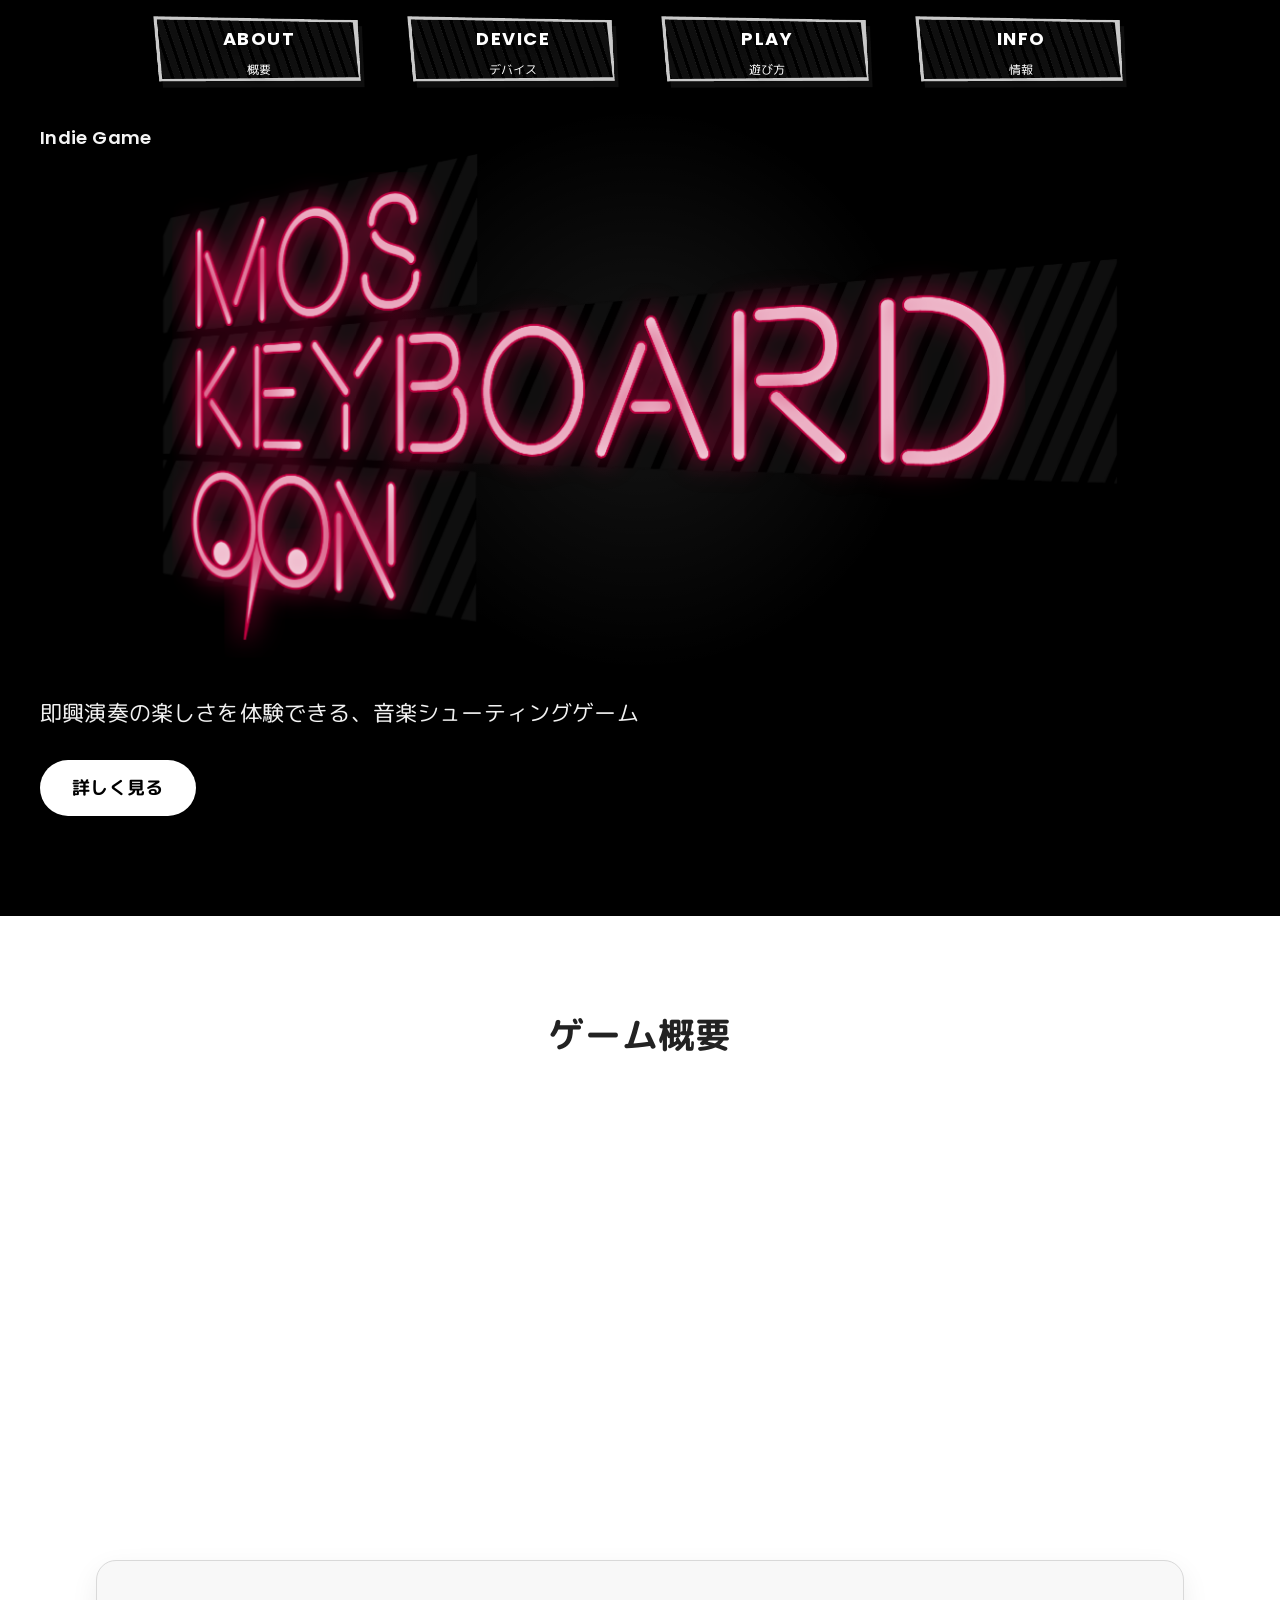
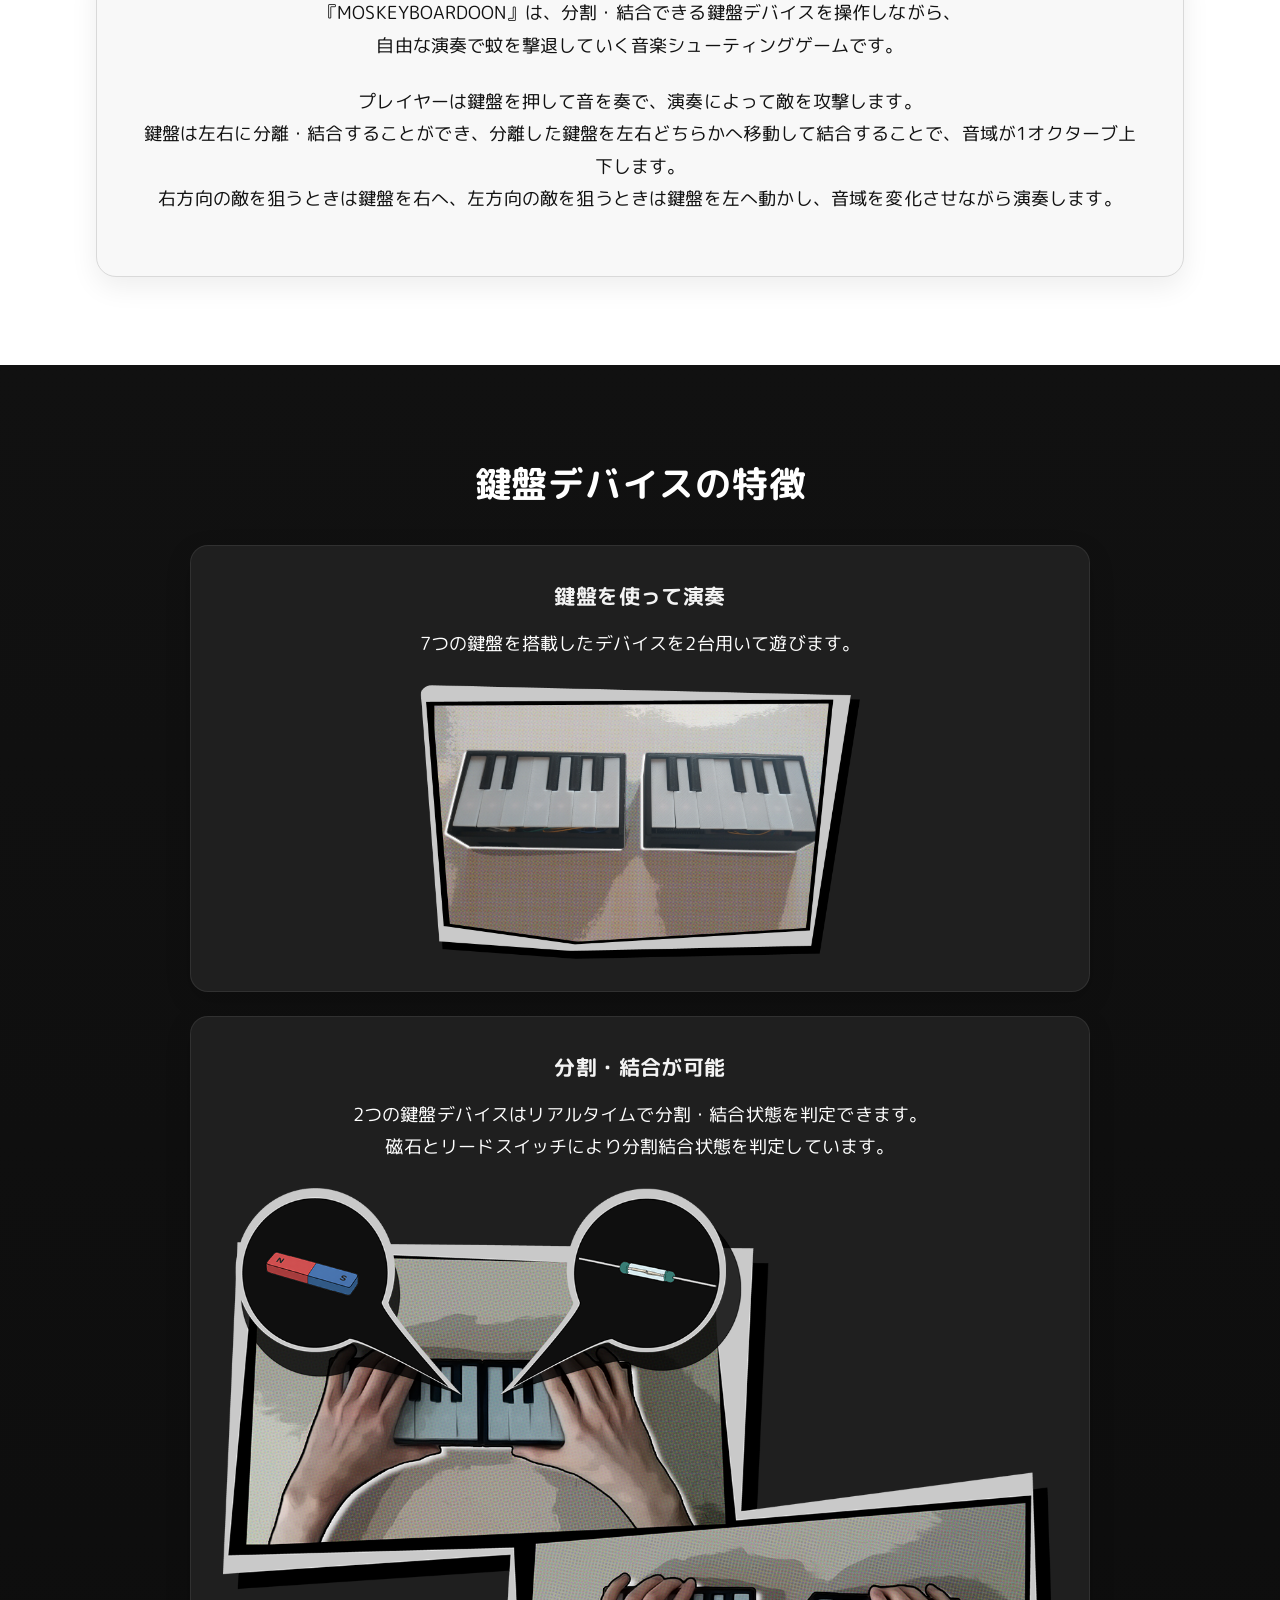
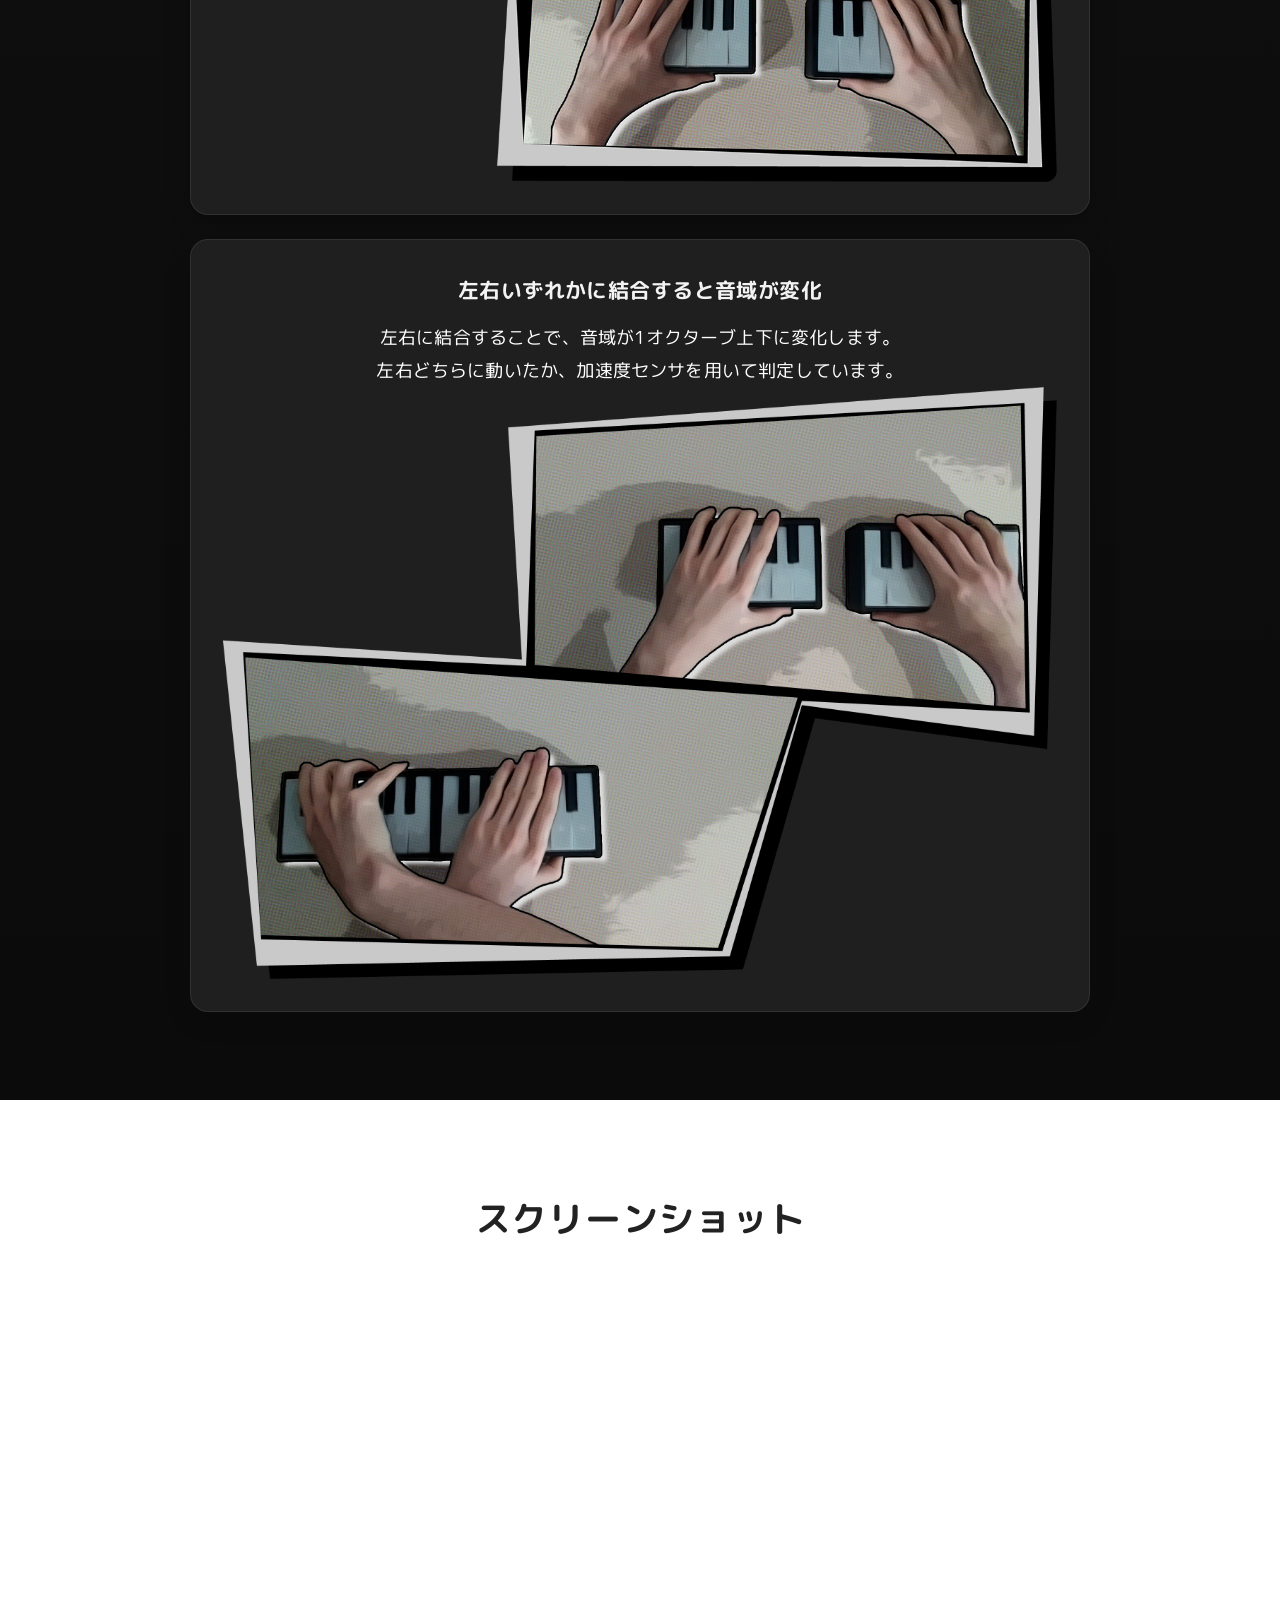
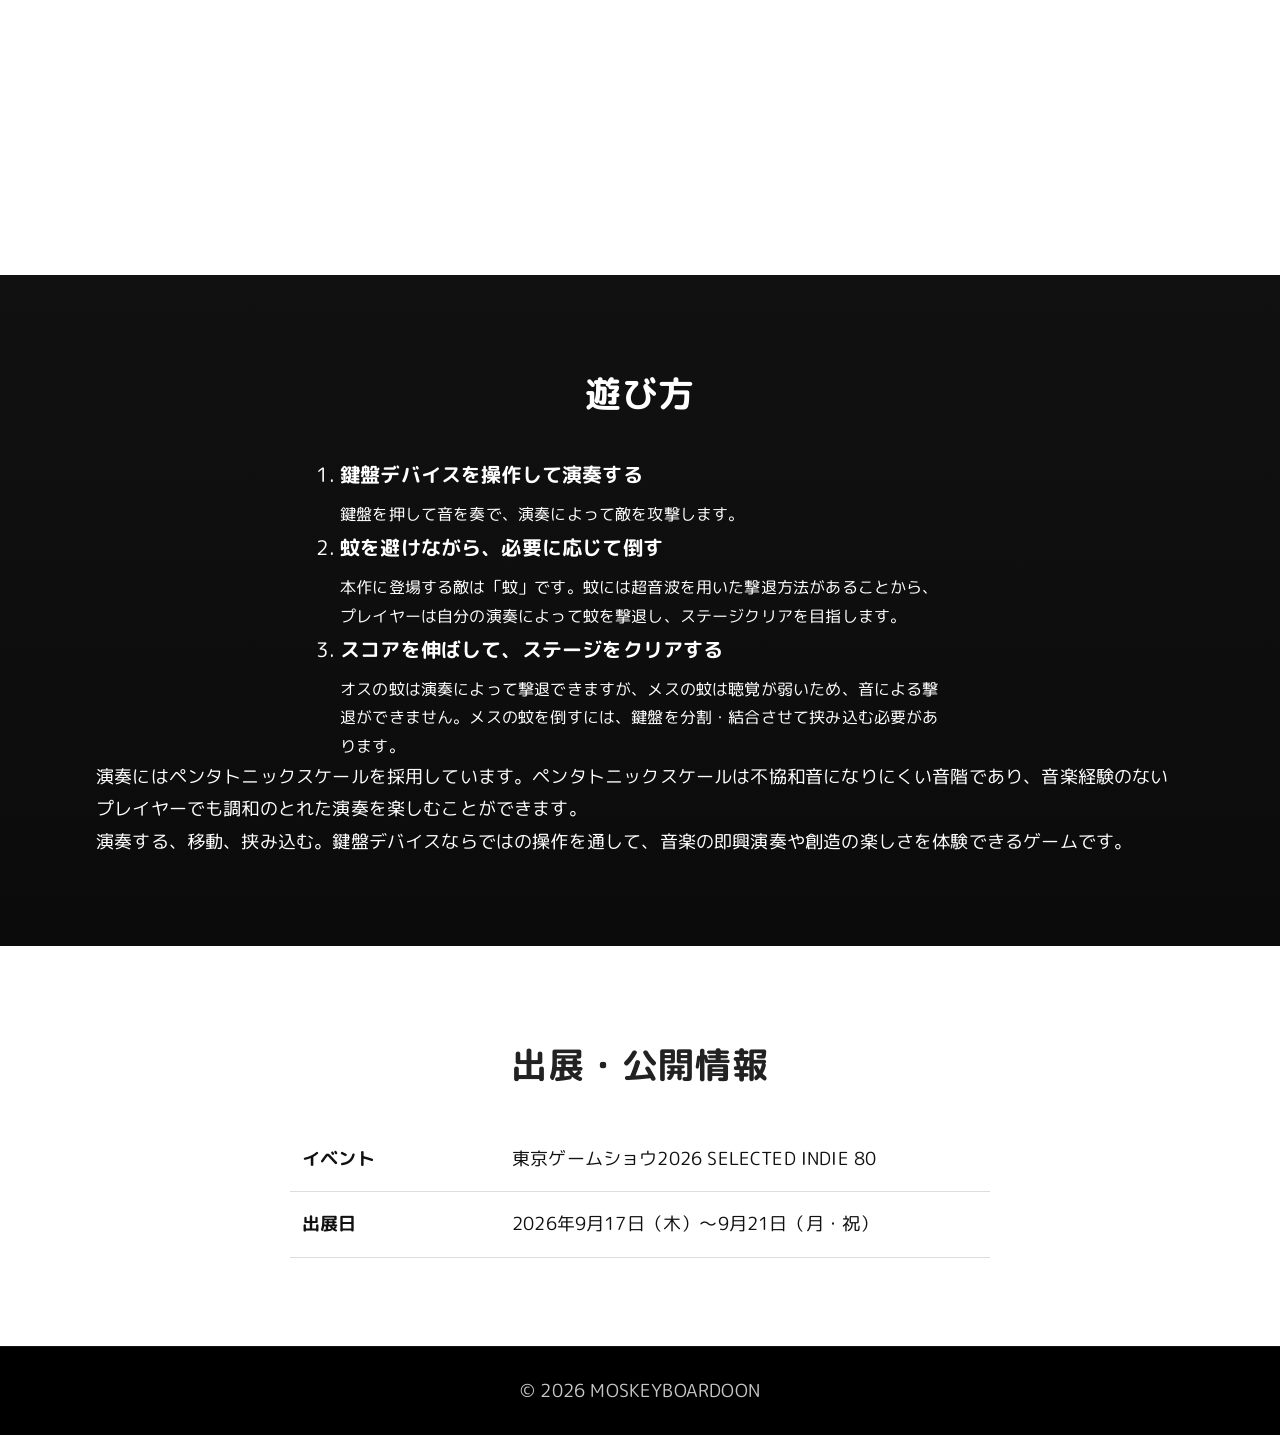
==== commit a2ad013b: "design adjustment" ====
--- a/index.html
+++ b/index.html
@@ -60,7 +60,7 @@
     </video>
 
     <div class="hero-content">
-      <p class="label">Graduation project</p>
+      <p class="label">Indie Game</p>
       <h1>
         <img src="images/moskeyboardoon.png" alt="MOSKEYBOARDOON ロゴ" />
       </h1>
@@ -74,26 +74,20 @@
   <main>
     <section id="about" class="section">
       <h2>ゲーム概要</h2>
-      <p>
-        『MOSKEYBOARDOON』は、分割・結合できる鍵盤デバイスを操作しながら、自由な演奏で蚊を撃退していく音楽シューティングゲームです。
-      </p>
-      <p>
-        プレイヤーは鍵盤を押して音を奏で、演奏によって敵を攻撃します。鍵盤は左右に分離・結合することができ、分離した鍵盤を左右どちらかへ移動して結合することで、音域が1オクターブ上下します。右方向の敵を狙うときは鍵盤を右へ、左方向の敵を狙うときは鍵盤を左へ動かすことで、演奏と操作が連動した独自のプレイ体験を楽しめます。
-      </p>
-      <p>
-        本作に登場する敵は「蚊」です。蚊には超音波を用いた撃退方法があることから、プレイヤーは自分の演奏によって蚊を撃退し、ステージクリアを目指します。
-      </p>
-      <p>
-        オスの蚊は演奏によって撃退できますが、メスの蚊は聴覚が弱いため、音による撃退ができません。メスの蚊を倒すには、鍵盤を分割・結合させて挟み込む必要があります。
-      </p>
-      <p>
-        演奏にはペンタトニックスケールを採用しています。ペンタトニックスケールは不協和音になりにくい音階であり、音楽経験のないプレイヤーでも調和のとれた演奏を楽しむことができます。
-      </p>
-      <p>
-        演奏する、狙う、挟み込む。<br>
-        鍵盤デバイスならではの操作を通して、音楽の即興演奏や創造の楽しさを体験できるゲームです。
-      </p>
-
+      <div class="youtube-container about-video">
+        <iframe width="100%" height="515" src="https://www.youtube.com/embed/pviGRzQ9h0I" title="YouTube video player" frameborder="0" allow="accelerometer; autoplay; clipboard-write; encrypted-media; gyroscope; picture-in-picture; web-share" referrerpolicy="strict-origin-when-cross-origin" allowfullscreen></iframe>
+      </div>
+      <div class="about-box">
+        <p>
+          『MOSKEYBOARDOON』は、分割・結合できる鍵盤デバイスを操作しながら、<br>
+          自由な演奏で蚊を撃退していく音楽シューティングゲームです。
+        </p>
+        <p>
+          プレイヤーは鍵盤を押して音を奏で、演奏によって敵を攻撃します。<br>
+          鍵盤は左右に分離・結合することができ、分離した鍵盤を左右どちらかへ移動して結合することで、音域が1オクターブ上下します。<br>
+          右方向の敵を狙うときは鍵盤を右へ、左方向の敵を狙うときは鍵盤を左へ動かし、音域を変化させながら演奏します。
+        </p>
+      </div>
     </section>
 
     <section id="features" class="section dark">
@@ -143,10 +137,25 @@
     <section id="play" class="section dark">
       <h2>遊び方</h2>
       <ol class="steps">
-        <li>〇〇を操作する</li>
-        <li>〇〇を避ける / 倒す</li>
-        <li>スコアを伸ばしてクリアを目指す</li>
+        <li>
+          <strong>鍵盤デバイスを操作して演奏する</strong>
+          <p>鍵盤を押して音を奏で、演奏によって敵を攻撃します。</p>
+        </li>
+        <li>
+          <strong>蚊を避けながら、必要に応じて倒す</strong>
+          <p>本作に登場する敵は「蚊」です。蚊には超音波を用いた撃退方法があることから、プレイヤーは自分の演奏によって蚊を撃退し、ステージクリアを目指します。</p>
+        </li>
+        <li>
+          <strong>スコアを伸ばして、ステージをクリアする</strong>
+          <p>オスの蚊は演奏によって撃退できますが、メスの蚊は聴覚が弱いため、音による撃退ができません。メスの蚊を倒すには、鍵盤を分割・結合させて挟み込む必要があります。</p>
+        </li>
       </ol>
+      <p>
+        演奏にはペンタトニックスケールを採用しています。ペンタトニックスケールは不協和音になりにくい音階であり、音楽経験のないプレイヤーでも調和のとれた演奏を楽しむことができます。
+      </p>
+      <p>
+        演奏する、移動、挟み込む。鍵盤デバイスならではの操作を通して、音楽の即興演奏や創造の楽しさを体験できるゲームです。
+      </p>
     </section>
 
     <section id="info" class="section">
--- a/style.css
+++ b/style.css
@@ -1,28 +1,41 @@
-style.css
-
-* {
-  margin: 0;
-  padding: 0;
-  box-sizing: border-box;
-}
-
-html {
-  scroll-behavior: smooth;
-}
-
+@import url('https://fonts.googleapis.com/css2?family=M+PLUS+Rounded+1c:wght@400;700;800&family=Poppins:wght@400;500;600;700&display=swap');
+
+* {
+  margin: 0;
+  padding: 0;
+  box-sizing: border-box;
+}
+
+html {
+  scroll-behavior: smooth;
+}
+
 body {
-  font-family: "Yu Gothic", "Hiragino Kaku Gothic ProN", sans-serif;
+  font-family: "M PLUS Rounded 1c", "Yu Gothic", "Hiragino Kaku Gothic ProN", sans-serif;
+  font-size: 18px;
   line-height: 1.8;
-  color: #ffffff;
+  color: #f5f5f5;
   background: #000000;
+  letter-spacing: 0.01em;
   animation: pageFadeIn 0.7s ease both;
 }
-
-a {
-  color: inherit;
-  text-decoration: none;
-}
-
+
+h1,
+h2,
+h3,
+.button,
+.nav-label-en,
+.hero-content .label {
+  font-family: "Poppins", "M PLUS Rounded 1c", "Yu Gothic", sans-serif;
+  font-weight: 600;
+  letter-spacing: 0.02em;
+}
+
+a {
+  color: inherit;
+  text-decoration: none;
+}
+
 .hero {
   min-height: calc(100vh - 90px);
   min-height: calc(100svh - 90px);
@@ -47,35 +60,35 @@
   pointer-events: none;
   animation: heroGlow 5s ease-in-out infinite alternate;
 }
-
-.hero-video {
-  position: absolute;
-  top: 0;
-  left: 0;
-  width: 100%;
-  height: 100%;
-  object-fit: cover;
-  z-index: -1;
-  opacity: 0.7;
-}
-
+
+.hero-video {
+  position: absolute;
+  top: 0;
+  left: 0;
+  width: 100%;
+  height: 100%;
+  object-fit: cover;
+  z-index: -1;
+  opacity: 0.7;
+}
+
 .nav {
   display: flex;
   justify-content: center;
   align-items: center;
   background: #000000;
-  padding: 10px 24px;
-  height: 90px;
+  padding: 8px 24px 10px;
+  min-height: 72px;
   position: relative;
   z-index: 10;
   animation: navDropIn 0.65s ease both;
 }
-
-.logo {
-  font-weight: bold;
-  letter-spacing: 2px;
-}
-
+
+.logo {
+  font-weight: bold;
+  letter-spacing: 2px;
+}
+
 header.hero {
   padding-top: clamp(6px, 1.5vw, 16px);
 }
@@ -96,8 +109,8 @@
   margin-bottom: clamp(20px, 3vw, 36px);
   text-align: center;
 }
-
-/* 中央ロゴを2倍に（以前の25%から50%へ）し中央寄せ */
+
+/* 中央ロゴを2倍に（以前の25%から50%へ）し中央寄せ */
 .logo img,
 .hero-content h1 img {
   width: min(88%, 1240px);
@@ -112,10 +125,18 @@
   max-height: 56svh;
   object-fit: contain;
 }
-
+
+img {
+  transition: transform 0.25s ease, box-shadow 0.25s ease;
+}
+
+img:hover {
+  transform: scale(1.08);
+}
+
 .nav ul {
   display: flex;
-  gap: 96px;
+  gap: 72px;
   list-style: none;
   align-items: flex-start;
   justify-content: center;
@@ -161,23 +182,23 @@
 .nav.nav-open .nav-toggle span:nth-child(3) {
   transform: translateY(-8px) rotate(-45deg);
 }
-
-.nav-item {
-  display: flex;
-  flex-direction: column;
-  align-items: center;
-  margin: 0 24px;
-}
-
+
+.nav-item {
+  display: flex;
+  flex-direction: column;
+  align-items: center;
+  margin: 8px 16px;
+}
+
 .nav-item a {
-  position: relative;
-  display: inline-flex;
-  align-items: center;
-  justify-content: center;
-  color: inherit;
-  text-decoration: none;
-  width: 160px;
-  height: 90px;
+  position: relative;
+  display: inline-flex;
+  align-items: center;
+  justify-content: center;
+  color: inherit;
+  text-decoration: none;
+  width: 150px;
+  height: 72px;
   transition: transform 0.25s ease, box-shadow 0.25s ease;
   animation: menuFloatIn 0.55s ease both;
 }
@@ -197,63 +218,64 @@
 .nav-item:nth-child(4) a {
   animation-delay: 0.34s;
 }
-
-.nav-item a:hover {
-  transform: translateY(-6px) scale(1.04);
-  box-shadow: 0 18px 32px rgba(0, 0, 0, 0.24);
-}
-
-.nav-item a:hover .nav-label-en,
-.nav-item a:hover .nav-label-ja {
-  color: #f6f6f6;
-}
-
-  .nav-label {
-    position: absolute;
-    inset: 0;
-    display: flex;
-    flex-direction: column;
-    align-items: center;
-    justify-content: center;
-    pointer-events: none;
-    text-align: center;
-  }
-
-  .nav-label-en {
-    font-size: 18px;
-    font-weight: bold;
-    letter-spacing: 1.5px;
-    color: #ffffff;
-    text-transform: uppercase;
-    text-shadow: 0 0 10px rgba(0, 0, 0, 0.8);
-  }
-
-  .nav-label-ja {
-    font-size: 12px;
-    color: #ffffff;
-    margin-top: 4px;
-    text-shadow: 0 0 8px rgba(0, 0, 0, 0.7);
-  }
-
-  .nav-item a:hover .nav-label-en,
-  .nav-item a:hover .nav-label-ja {
-    color: #cccccc;
-  }
-
-  .nav-item img {
-    display: block;
-    width: auto;
-    max-height: 90px;
-}
-
+
+.nav-item a:hover {
+  transform: translateY(-6px) scale(1.08);
+  box-shadow: 0 18px 32px rgba(0, 0, 0, 0.24);
+}
+
+.nav-item a:hover .nav-label-en,
+.nav-item a:hover .nav-label-ja {
+  color: #f6f6f6;
+}
+
+  .nav-label {
+    position: absolute;
+    inset: 0;
+    display: flex;
+    flex-direction: column;
+    align-items: center;
+    justify-content: center;
+    pointer-events: none;
+    text-align: center;
+  }
+
+  .nav-label-en {
+    font-size: 18px;
+    font-weight: bold;
+    letter-spacing: 1.5px;
+    color: #ffffff;
+    text-transform: uppercase;
+    text-shadow: 0 0 10px rgba(0, 0, 0, 0.8);
+  }
+
+  .nav-label-ja {
+    font-size: 12px;
+    color: #ffffff;
+    margin-top: 4px;
+    text-shadow: 0 0 8px rgba(0, 0, 0, 0.7);
+  }
+
+  .nav-item a:hover .nav-label-en,
+  .nav-item a:hover .nav-label-ja {
+    color: #cccccc;
+  }
+
+  .nav-item img {
+    display: block;
+    width: auto;
+    max-height: 72px;
+}
+
 .catchcopy {
   max-width: 820px;
   font-size: clamp(16px, 2vw, 22px);
-  line-height: 1.6;
+  line-height: 1.7;
   margin-bottom: clamp(18px, 3vw, 28px);
+  color: #f2f2f2;
   animation: textRiseIn 0.75s ease 0.45s both;
 }
-
+
 .button {
   display: inline-block;
   padding: 12px 32px;
@@ -266,169 +288,223 @@
 }
 
 .button:hover {
-  opacity: 0.8;
-  transform: translateY(-3px);
+  opacity: 0.95;
+  transform: translateY(-3px) scale(1.05);
   box-shadow: 0 12px 24px rgba(255, 255, 255, 0.22);
 }
-
-.section {
-  padding: 80px 10%;
-  background: #ffffff;
-  color: #000000;
-}
-
-.section.dark {
-  background: #111111;
-  color: #ffffff;
-}
-
+
+.section {
+  padding: 88px min(8%, 96px);
+  background: #ffffff;
+  color: #111111;
+}
+
+.section.dark {
+  background: linear-gradient(180deg, #111111 0%, #0b0b0b 100%);
+  color: #ffffff;
+}
+
+#about {
+  text-align: center;
+}
+
+#about p {
+  max-width: 1100px;
+  margin: 0 auto 24px;
+}
+
 .section h2 {
   font-size: 36px;
-  margin-bottom: 24px;
-  text-align: center;
+  margin-bottom: 28px;
+  text-align: center;
+  color: #222222;
   animation: textRiseIn 0.7s ease both;
 }
-
-.cards {
-  display: grid;
-  grid-template-columns: 1fr;
-  gap: 24px;
-  max-width: 900px;
-  margin: 0 auto;
-}
-
-.card {
-  position: relative;
-  padding: 32px;
-  background: #222222;
-  border-radius: 16px;
-  overflow: visible;
-  opacity: 0;
-  transform: translateY(30px);
-  transition: opacity 0.6s ease, transform 0.6s ease;
-}
-
-.card.is-visible {
-  opacity: 1;
-  transform: translateY(0);
-}
-
-.card-video {
-  min-height: 320px;
-  padding: 0;
-}
-
-.card-bg-video {
-  position: absolute;
-  inset: 0;
-  width: 100%;
-  height: 100%;
-  object-fit: cover;
-  opacity: 0.45;
-}
-
-.card-content {
-  position: relative;
-  z-index: 1;
-  padding: 32px;
-}
-
-.feature-card-content {
-  display: flex;
-  flex-direction: column;
-  align-items: flex-start;
-  justify-content: flex-start;
-  gap: 24px;
-  min-height: 320px;
-}
-
-.feature-card-text {
-  width: 100%;
-}
-
-.feature-card-image {
-  width: 100%;
-  max-width: 440px;
-  height: auto;
-  object-fit: contain;
-  border-radius: 12px;
-  flex-shrink: 0;
-  display: block;
-  margin: 0 auto;
-}
-
-.feature-card-image.internal-structure {
-  width: 100%;
-  max-width: 880px;
-  margin-left: 0;
-  display: block;
-}
-
-.card h3 {
-  color: #dddddd;
-  margin-bottom: 12px;
-}
-
-.image-box {
-  height: 320px;
-  border: 3px dashed #999999;
-  border-radius: 16px;
-  display: grid;
-  place-items: center;
-  color: #999999;
-  font-weight: bold;
-}
-
-.youtube-container {
-  position: relative;
-  width: 900px;
-  height: 506px;
-  margin: 0 auto;
-  overflow: hidden;
-  border-radius: 16px;
-}
-
-.youtube-container iframe {
-  position: absolute;
-  top: 0;
-  left: 0;
-  width: 900px;
-  height: 506px;
-  border-radius: 16px;
-}
-
-
-.steps {
-  max-width: 600px;
-  margin: 0 auto;
-  font-size: 20px;
-}
-
-table {
-  width: 100%;
-  max-width: 700px;
-  margin: 0 auto;
-  border-collapse: collapse;
-}
-
-th,
-td {
-  border-bottom: 1px solid #cccccc;
-  padding: 16px;
-  text-align: left;
-}
-
-th {
-  width: 30%;
-}
-
-footer {
-  text-align: center;
-  padding: 24px;
-  background: #000000;
-  color: #bbbbbb;
-}
-
+
+.section.dark h2 {
+  color: #ffffff;
+}
+
+.cards {
+  display: grid;
+  grid-template-columns: 1fr;
+  gap: 24px;
+  max-width: 900px;
+  margin: 0 auto;
+}
+
+.card {
+  position: relative;
+  padding: 32px;
+  background: #1f1f1f;
+  border: 1px solid rgba(255, 255, 255, 0.08);
+  border-radius: 18px;
+  overflow: visible;
+  opacity: 0;
+  transform: translateY(30px);
+  transition: opacity 0.6s ease, transform 0.6s ease;
+  box-shadow: 0 8px 24px rgba(0, 0, 0, 0.18);
+}
+
+.card.is-visible {
+  opacity: 1;
+  transform: translateY(0);
+}
+
+.card-video {
+  min-height: 320px;
+  padding: 0;
+}
+
+.card-bg-video {
+  position: absolute;
+  inset: 0;
+  width: 100%;
+  height: 100%;
+  object-fit: cover;
+  opacity: 0.45;
+}
+
+.card-content {
+  position: relative;
+  z-index: 1;
+  padding: 32px;
+}
+
+.feature-card-content {
+  display: flex;
+  flex-direction: column;
+  align-items: flex-start;
+  justify-content: flex-start;
+  gap: 24px;
+  min-height: 320px;
+}
+
+.feature-card-text {
+  width: 100%;
+  text-align: center;
+}
+
+.feature-card-text p {
+  text-align: center;
+}
+
+.feature-card-image {
+  width: 100%;
+  max-width: 440px;
+  height: auto;
+  object-fit: contain;
+  border-radius: 12px;
+  flex-shrink: 0;
+  display: block;
+  margin: 0 auto;
+}
+
+.feature-card-image.internal-structure {
+  width: 100%;
+  max-width: 880px;
+  margin-left: 0;
+  display: block;
+}
+
+.card h3 {
+  color: #f3f3f3;
+  margin-bottom: 12px;
+  text-align: center;
+}
+
+.card p {
+  text-align: center;
+}
+
+.image-box {
+  height: 320px;
+  border: 3px dashed #999999;
+  border-radius: 16px;
+  display: grid;
+  place-items: center;
+  color: #999999;
+  font-weight: bold;
+}
+
+.youtube-container {
+  position: relative;
+  width: min(900px, 100%);
+  aspect-ratio: 16 / 9;
+  margin: 0 auto;
+  overflow: hidden;
+  border-radius: 16px;
+}
+
+.youtube-container iframe {
+  position: absolute;
+  inset: 0;
+  width: 100%;
+  height: 100%;
+  border-radius: 16px;
+}
+
+.about-video {
+  margin-top: 32px;
+  margin-bottom: 32px;
+  width: min(760px, 100%);
+}
+
+.about-box {
+  max-width: 1100px;
+  margin: 0 auto;
+  padding: 36px 40px;
+  border: 1px solid #d9d9d9;
+  border-radius: 20px;
+  background: #f8f8f8;
+  box-shadow: 0 10px 28px rgba(0, 0, 0, 0.07);
+}
+
+.about-box p {
+  margin-bottom: 16px;
+}
+
+.about-box p:last-child {
+  margin-bottom: 0;
+}
+
+.steps {
+  max-width: 600px;
+  margin: 0 auto;
+  font-size: 20px;
+}
+
+.steps p {
+  font-size: 16px;
+  margin-top: 8px;
+}
+
+table {
+  width: 100%;
+  max-width: 700px;
+  margin: 0 auto;
+  border-collapse: collapse;
+}
+
+th,
+td {
+  border-bottom: 1px solid #dddddd;
+  padding: 16px 12px;
+  text-align: left;
+}
+
+th {
+  width: 30%;
+}
+
+footer {
+  text-align: center;
+  padding: 28px 24px;
+  background: #000000;
+  color: #c7c7c7;
+  border-top: 1px solid rgba(255, 255, 255, 0.08);
+}
+
 @media (max-width: 1120px) {
   .nav {
     justify-content: flex-end;
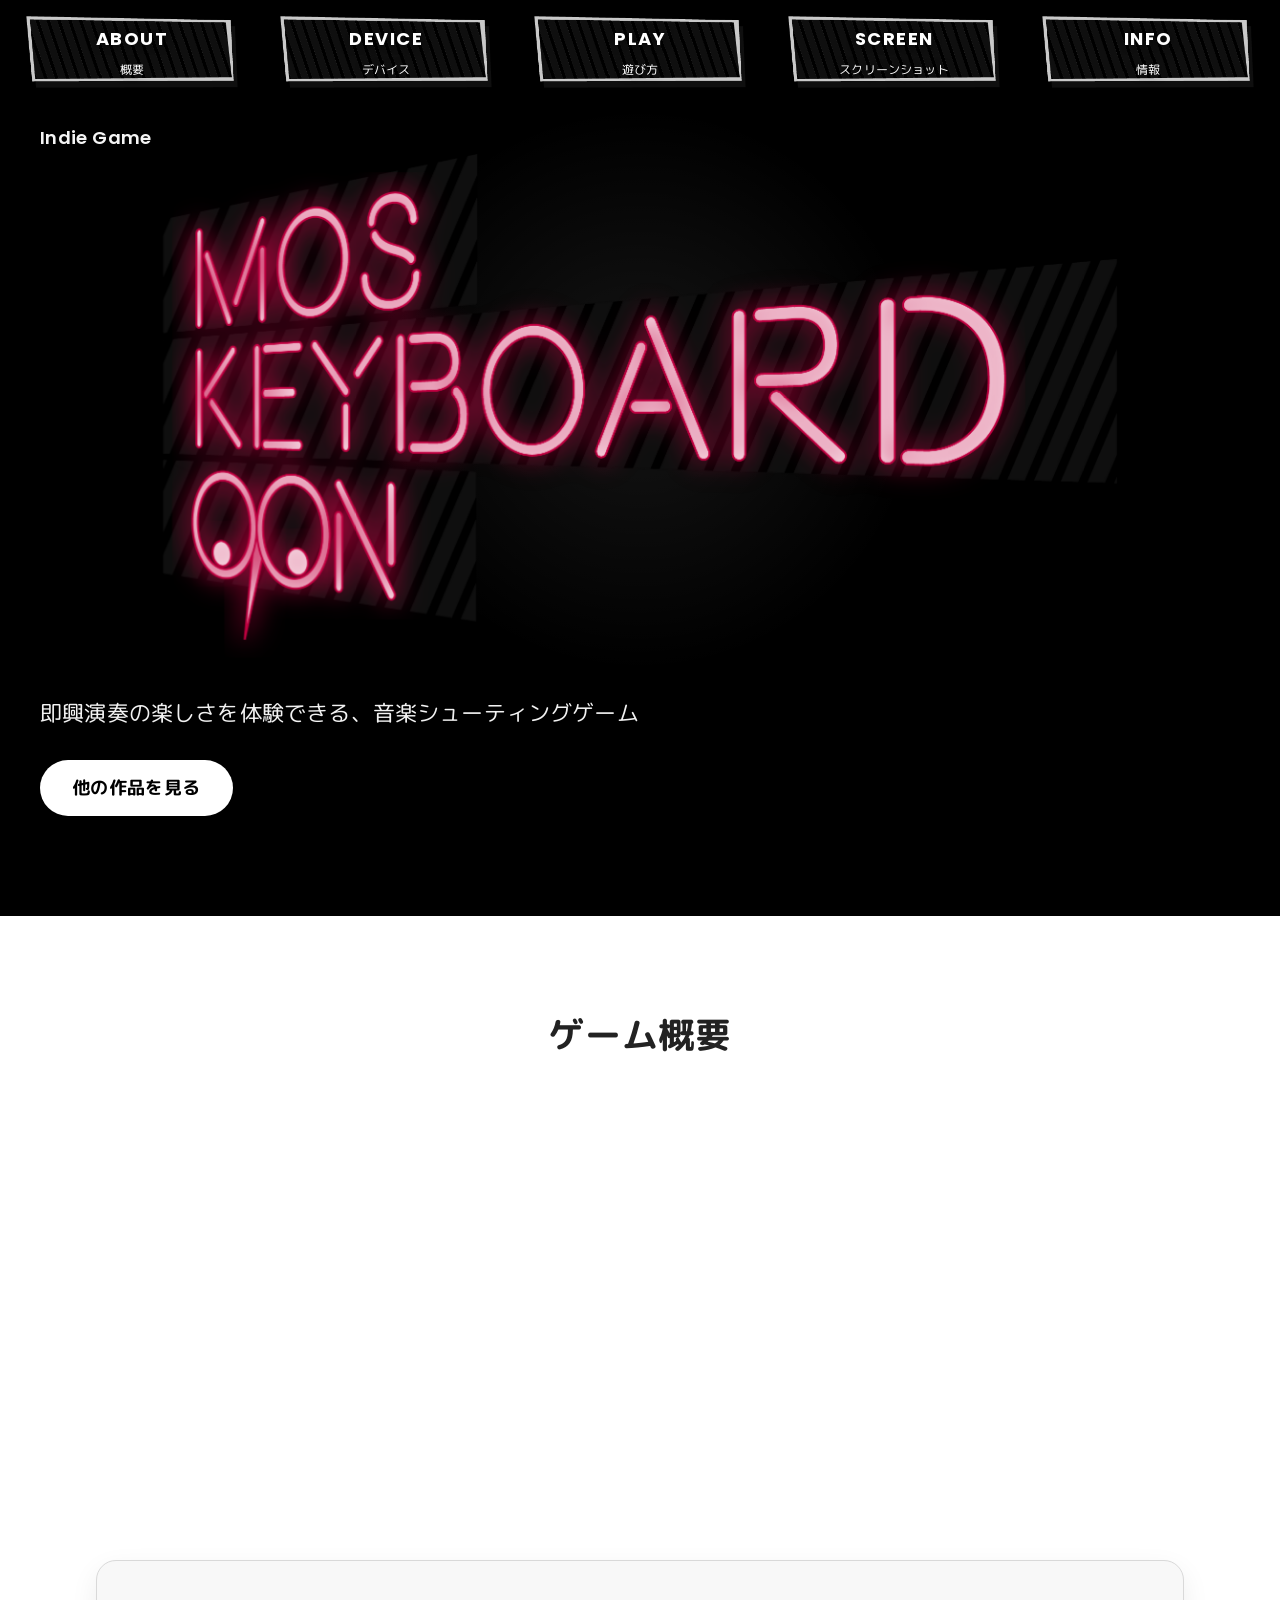
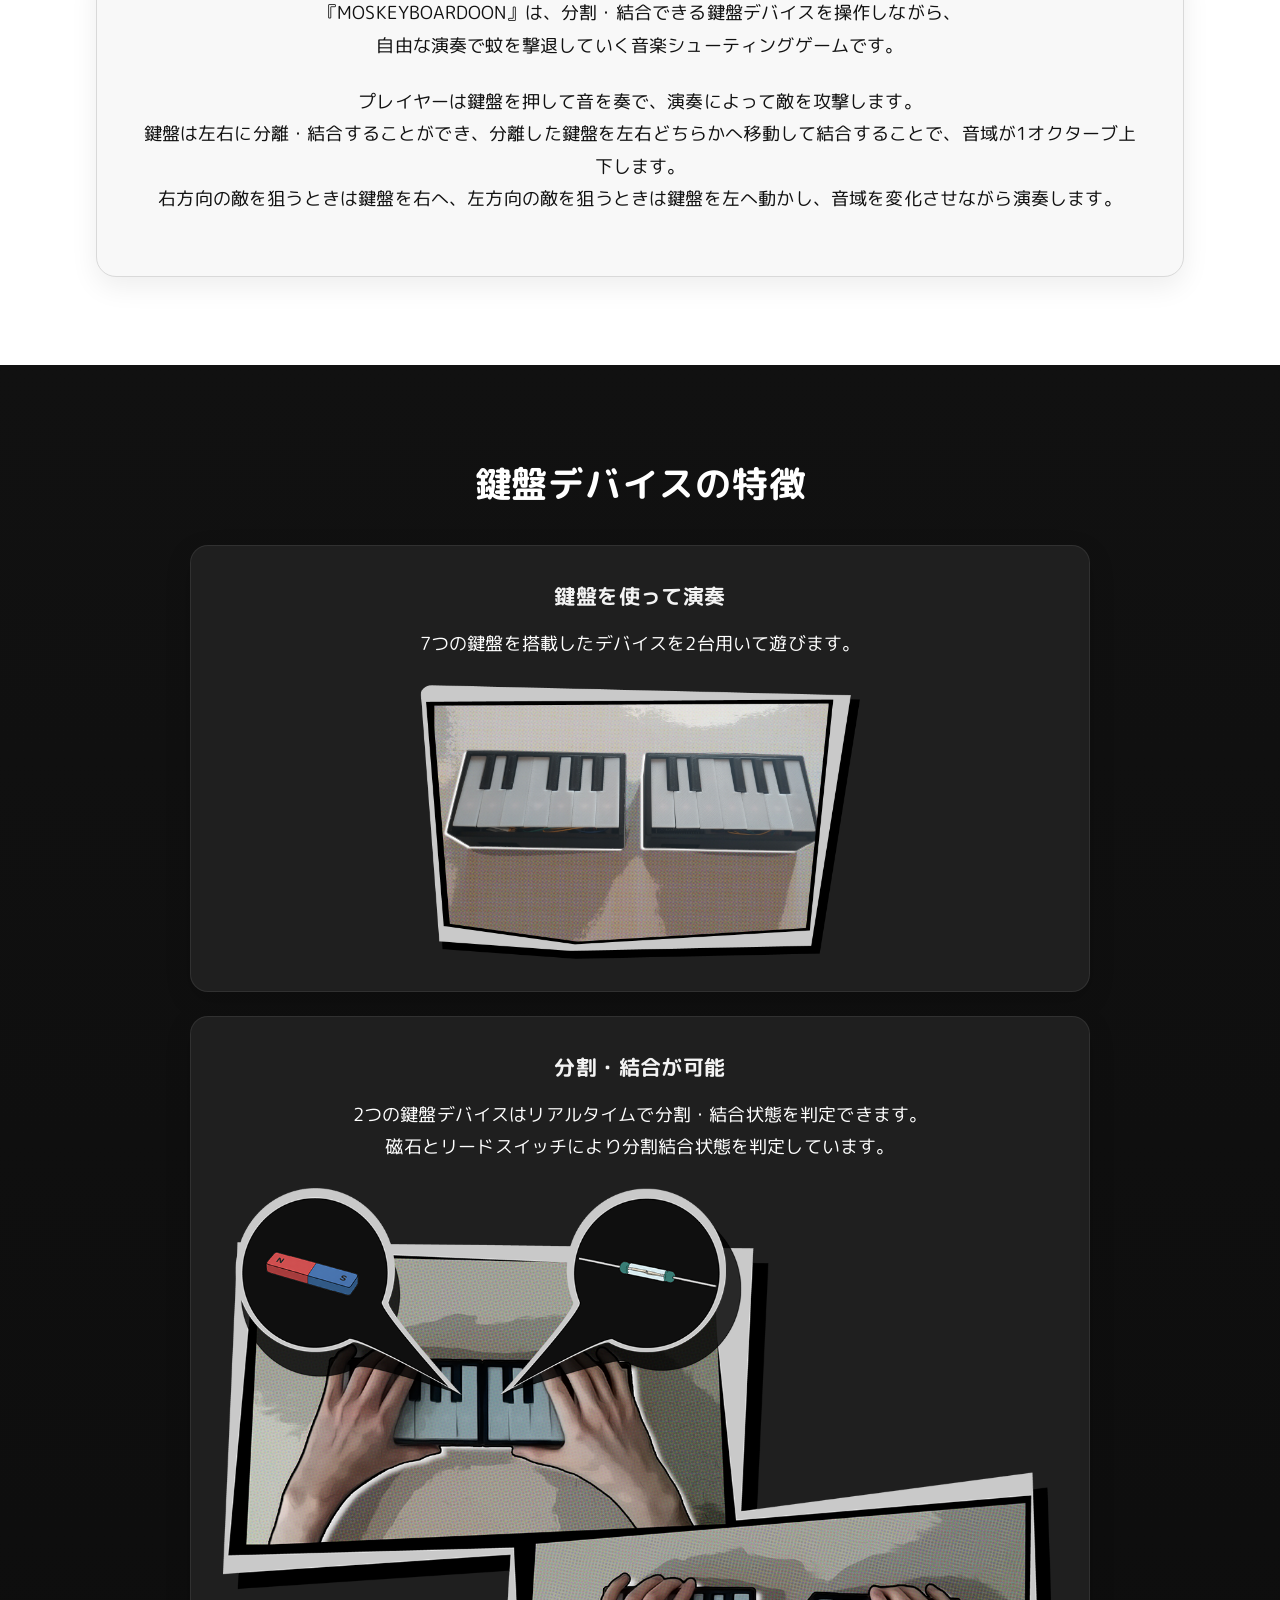
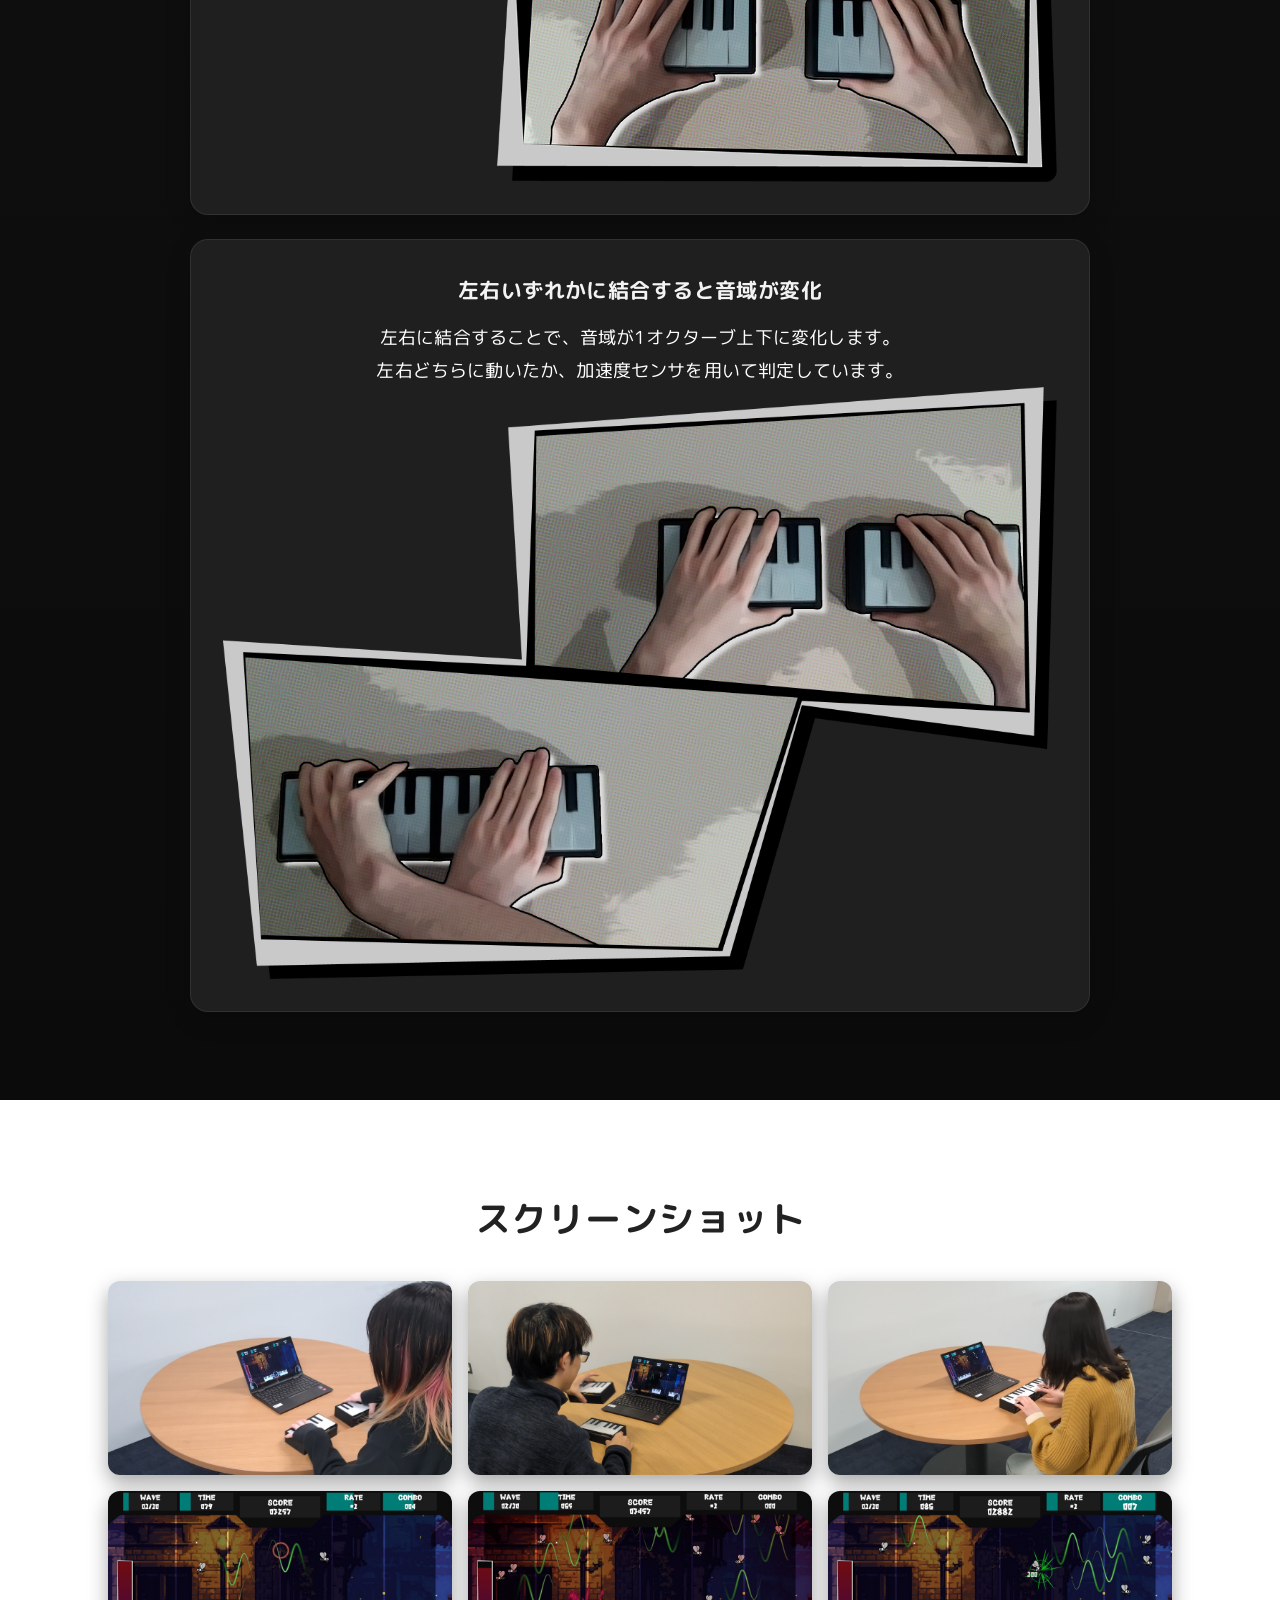
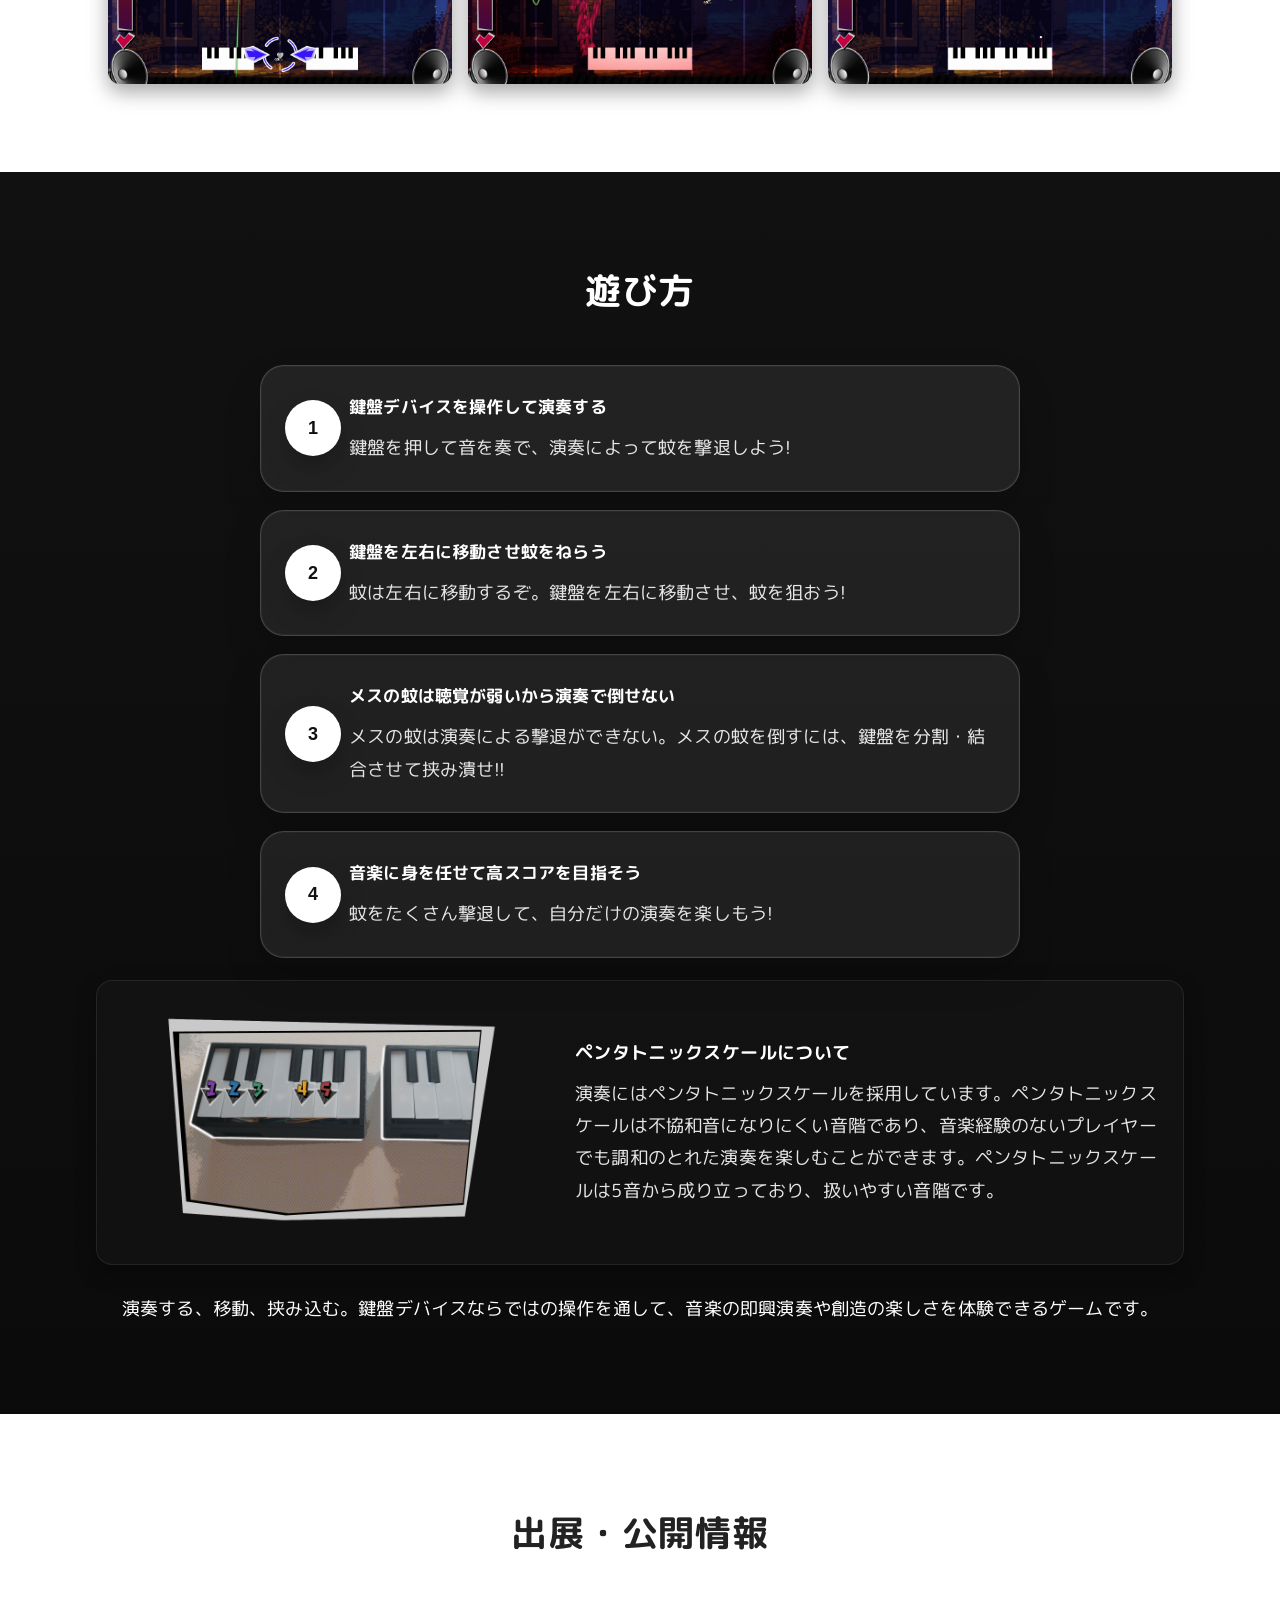
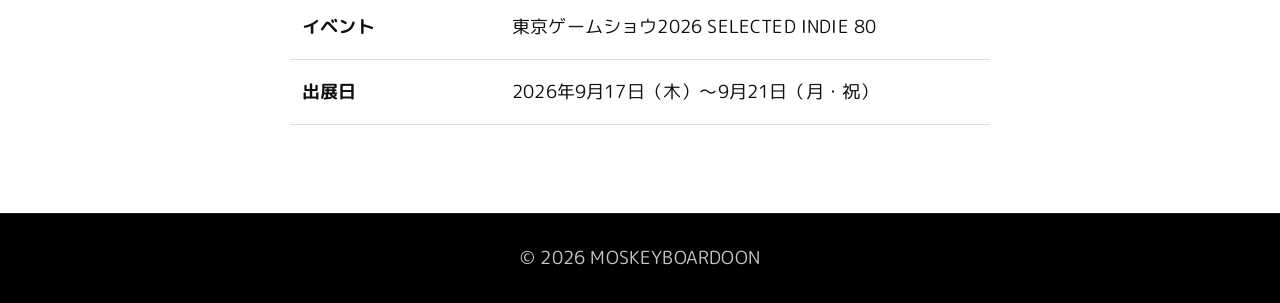
==== commit 2294be5b: "Add screenshot" ====
--- a/index.html
+++ b/index.html
@@ -43,6 +43,15 @@
         </a>
       </li>
       <li class="nav-item">
+        <a href="#screenshots">
+          <img src="images/moskeyboardoon-button.png" alt="SCREEN" />
+          <div class="nav-label">
+            <span class="nav-label-en">SCREEN</span>
+            <span class="nav-label-ja">スクリーンショット</span>
+          </div>
+        </a>
+      </li>
+      <li class="nav-item">
         <a href="#info">
           <img src="images/moskeyboardoon-button.png" alt="INFO" />
           <div class="nav-label">
@@ -67,7 +76,7 @@
       <p class="catchcopy">
         即興演奏の楽しさを体験できる、音楽シューティングゲーム
       </p>
-      <a href="#about" class="button">詳しく見る</a>
+      <a href="https://hayatonozu.github.io/hayatoN/" class="button" target="_blank" rel="noopener noreferrer">他の作品を見る</a>
     </div>
   </header>
 
@@ -127,10 +136,18 @@
       </div>
     </section>
 
-    <section class="section">
+    <section id="screenshots" class="section">
       <h2>スクリーンショット</h2>
-      <div class="youtube-container">
-        <iframe width="100%" height="515" src="https://www.youtube.com/embed/pviGRzQ9h0I" title="YouTube video player" frameborder="0" allow="accelerometer; autoplay; clipboard-write; encrypted-media; gyroscope; picture-in-picture; web-share" referrerpolicy="strict-origin-when-cross-origin" allowfullscreen></iframe>
+
+      <div class="screenshot-gallery">
+        <div class="gallery-grid">
+          <img src="images/s01.png" alt="スクリーンショット 1" loading="lazy" />
+          <img src="images/s02.png" alt="スクリーンショット 2" loading="lazy" />
+          <img src="images/s06.png" alt="スクリーンショット 6" loading="lazy" />
+          <img src="images/s03.png" alt="スクリーンショット 3" loading="lazy" />
+          <img src="images/s04.png" alt="スクリーンショット 4" loading="lazy" />
+          <img src="images/s05.png" alt="スクリーンショット 5" loading="lazy" />
+        </div>
       </div>
     </section>
 
@@ -139,21 +156,29 @@
       <ol class="steps">
         <li>
           <strong>鍵盤デバイスを操作して演奏する</strong>
-          <p>鍵盤を押して音を奏で、演奏によって敵を攻撃します。</p>
+          <p>鍵盤を押して音を奏で、演奏によって蚊を撃退しよう!</p>
         </li>
         <li>
-          <strong>蚊を避けながら、必要に応じて倒す</strong>
-          <p>本作に登場する敵は「蚊」です。蚊には超音波を用いた撃退方法があることから、プレイヤーは自分の演奏によって蚊を撃退し、ステージクリアを目指します。</p>
+          <strong>鍵盤を左右に移動させ蚊をねらう</strong>
+          <p>蚊は左右に移動するぞ。鍵盤を左右に移動させ、蚊を狙おう!</p>
         </li>
         <li>
-          <strong>スコアを伸ばして、ステージをクリアする</strong>
-          <p>オスの蚊は演奏によって撃退できますが、メスの蚊は聴覚が弱いため、音による撃退ができません。メスの蚊を倒すには、鍵盤を分割・結合させて挟み込む必要があります。</p>
+          <strong>メスの蚊は聴覚が弱いから演奏で倒せない</strong>
+          <p>メスの蚊は演奏による撃退ができない。メスの蚊を倒すには、鍵盤を分割・結合させて挟み潰せ!!</p>
+        </li>
+          <li>
+          <strong>音楽に身を任せて高スコアを目指そう</strong>
+          <p>蚊をたくさん撃退して、自分だけの演奏を楽しもう!</p>
         </li>
       </ol>
-      <p>
-        演奏にはペンタトニックスケールを採用しています。ペンタトニックスケールは不協和音になりにくい音階であり、音楽経験のないプレイヤーでも調和のとれた演奏を楽しむことができます。
-      </p>
-      <p>
+      <div class="penta-box">
+        <img src="images/penta.png" alt="ペンタトニックスケールの図" class="penta-image" />
+        <div class="penta-text">
+          <h3>ペンタトニックスケールについて</h3>
+          <p>演奏にはペンタトニックスケールを採用しています。ペンタトニックスケールは不協和音になりにくい音階であり、音楽経験のないプレイヤーでも調和のとれた演奏を楽しむことができます。ペンタトニックスケールは5音から成り立っており、扱いやすい音階です。</p>
+        </div>
+      </div>
+      <p class="text-center">
         演奏する、移動、挟み込む。鍵盤デバイスならではの操作を通して、音楽の即興演奏や創造の楽しさを体験できるゲームです。
       </p>
     </section>
--- a/style.css
+++ b/style.css
@@ -444,6 +444,41 @@
   border-radius: 16px;
 }
 
+/* Screenshot gallery */
+.screenshot-gallery {
+  max-width: 1100px;
+  margin: 28px auto 0;
+  padding: 0 12px;
+}
+
+.gallery-grid {
+  display: grid;
+  grid-template-columns: repeat(3, 1fr);
+  gap: 16px;
+  align-items: stretch;
+}
+
+.gallery-grid img {
+  width: 100%;
+  height: auto;
+  display: block;
+  border-radius: 12px;
+  box-shadow: 0 8px 20px rgba(0,0,0,0.35);
+  object-fit: cover;
+}
+
+@media (max-width: 900px) {
+  .gallery-grid {
+    grid-template-columns: repeat(2, 1fr);
+  }
+}
+
+@media (max-width: 520px) {
+  .gallery-grid {
+    grid-template-columns: 1fr;
+  }
+}
+
 .about-video {
   margin-top: 32px;
   margin-bottom: 32px;
@@ -460,6 +495,68 @@
   box-shadow: 0 10px 28px rgba(0, 0, 0, 0.07);
 }
 
+.penta-box {
+  max-width: 1100px;
+  margin: 18px auto 28px;
+  display: flex;
+  align-items: center;
+  gap: 20px;
+  padding: 18px;
+  border-radius: 16px;
+  background: rgba(255,255,255,0.025);
+  border: 1px solid rgba(255,255,255,0.08);
+  box-shadow: 0 8px 20px rgba(0,0,0,0.35);
+}
+
+.penta-image {
+  width: 100%;
+  max-width: 440px;
+  height: auto;
+  flex: 0 0 440px;
+  border-radius: 8px;
+  background: transparent;
+  object-fit: contain;
+}
+
+.penta-text h3 {
+  margin: 0 0 8px 0;
+  color: #ffffff;
+  font-size: 1.1rem;
+}
+
+.penta-text p {
+  margin: 0;
+  color: #e6e6e6;
+  line-height: 1.8;
+}
+
+.text-center {
+  text-align: center;
+  margin-top: 24px;
+}
+
+@media (max-width: 760px) {
+  .text-center {
+    margin-top: 16px;
+  }
+}
+
+@media (max-width: 760px) {
+  .penta-box {
+    flex-direction: column;
+    padding: 14px;
+  }
+
+  .penta-image {
+    width: 60%;
+    max-width: 220px;
+    flex: 0 0 auto;
+    margin: 0 auto;
+  }
+}
+  box-shadow: 0 10px 28px rgba(0, 0, 0, 0.07);
+}
+
 .about-box p {
   margin-bottom: 16px;
 }
@@ -469,14 +566,55 @@
 }
 
 .steps {
-  max-width: 600px;
+  max-width: 760px;
   margin: 0 auto;
-  font-size: 20px;
+  font-size: 18px;
+  counter-reset: step;
+  display: grid;
+  gap: 18px;
+  padding: 12px 0 4px;
+  list-style: none;
+  padding-inline-start: 0;
+}
+
+.steps li {
+  position: relative;
+  padding: 26px 24px 26px 88px;
+  background: rgba(255, 255, 255, 0.08);
+  border: 1px solid rgba(255, 255, 255, 0.16);
+  border-radius: 24px;
+  box-shadow: inset 0 0 0 1px rgba(255, 255, 255, 0.03), 0 18px 36px rgba(0, 0, 0, 0.18);
+}
+
+.steps li::before {
+  counter-increment: step;
+  content: counter(step);
+  position: absolute;
+  left: 24px;
+  top: 50%;
+  transform: translateY(-50%);
+  width: 56px;
+  height: 56px;
+  display: grid;
+  place-items: center;
+  border-radius: 50%;
+  background: #ffffff;
+  color: #111111;
+  font-weight: 800;
+  box-shadow: 0 12px 24px rgba(0, 0, 0, 0.22);
+}
+
+.steps strong {
+  display: block;
+  margin-bottom: 10px;
+  font-size: 1.05rem;
+  color: #ffffff;
 }
 
 .steps p {
-  font-size: 16px;
-  margin-top: 8px;
+  margin: 0;
+  color: #e6e6e6;
+  line-height: 1.8;
 }
 
 table {
